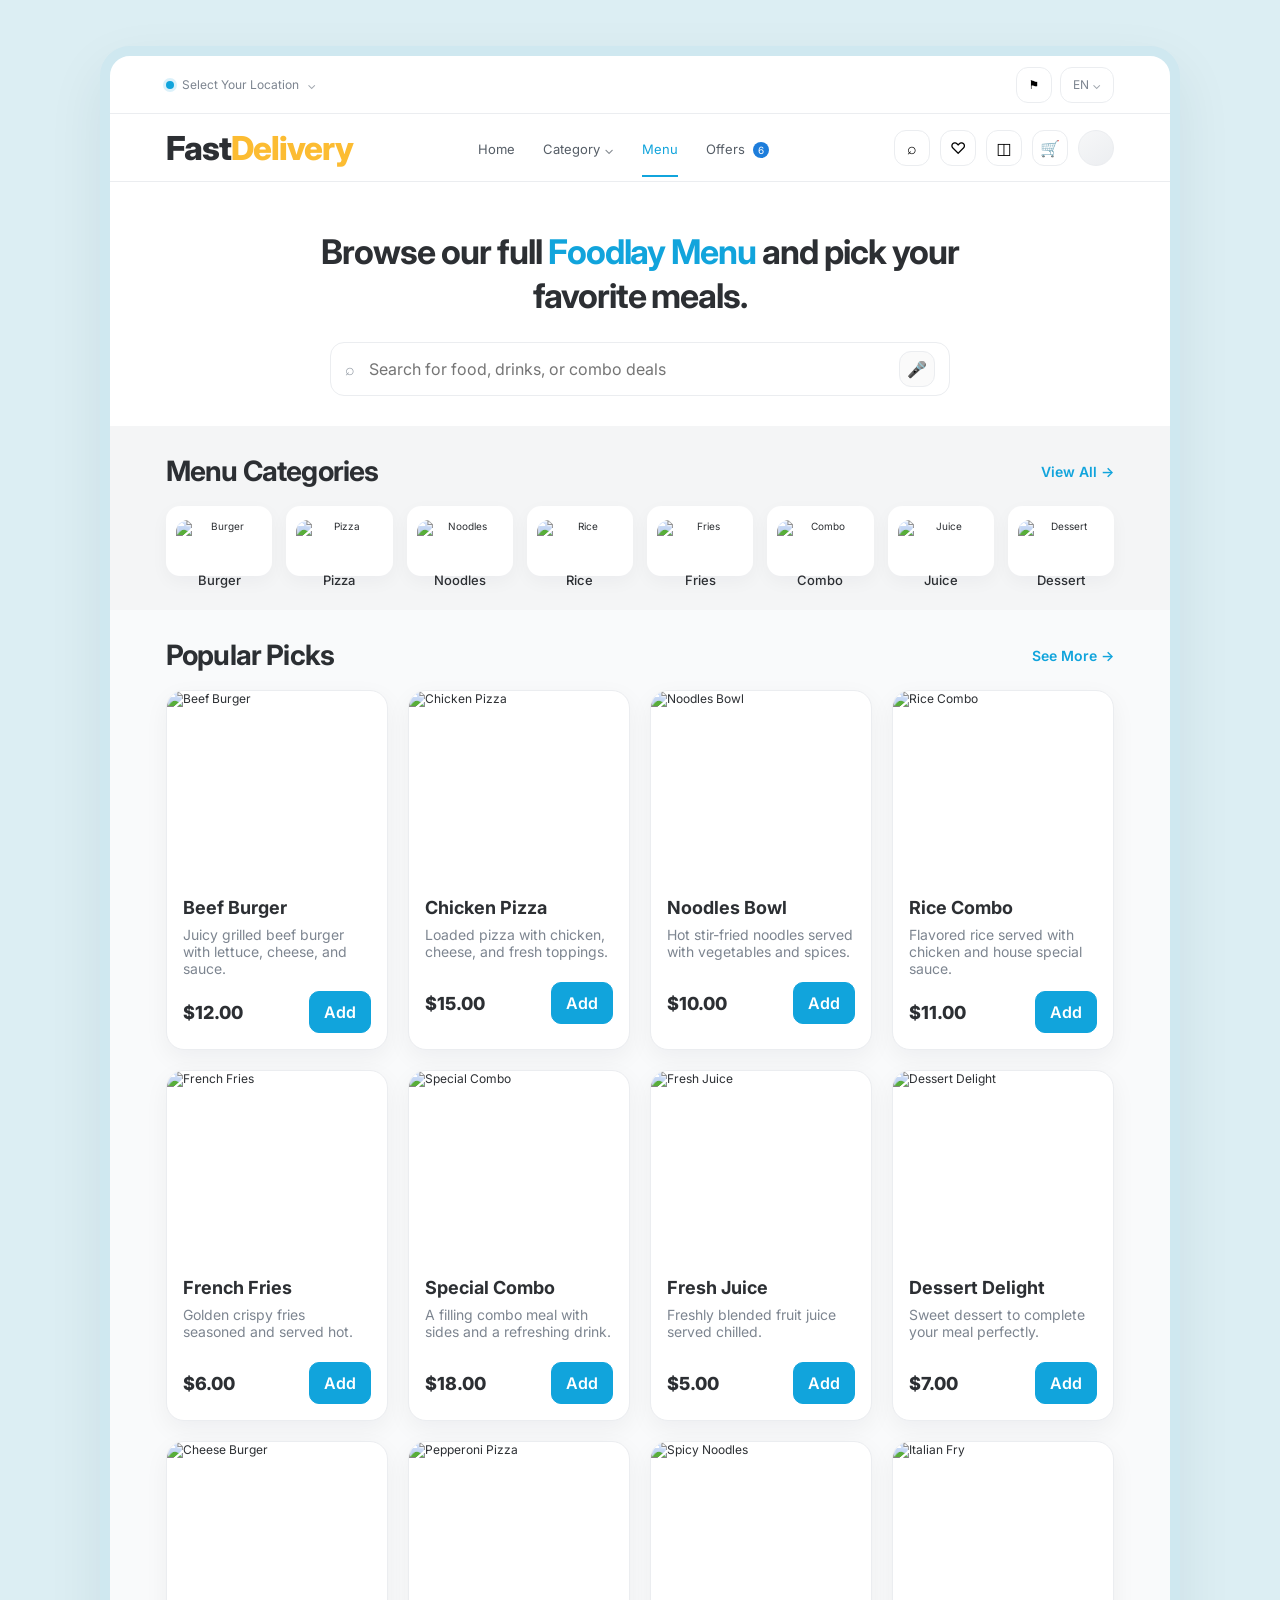
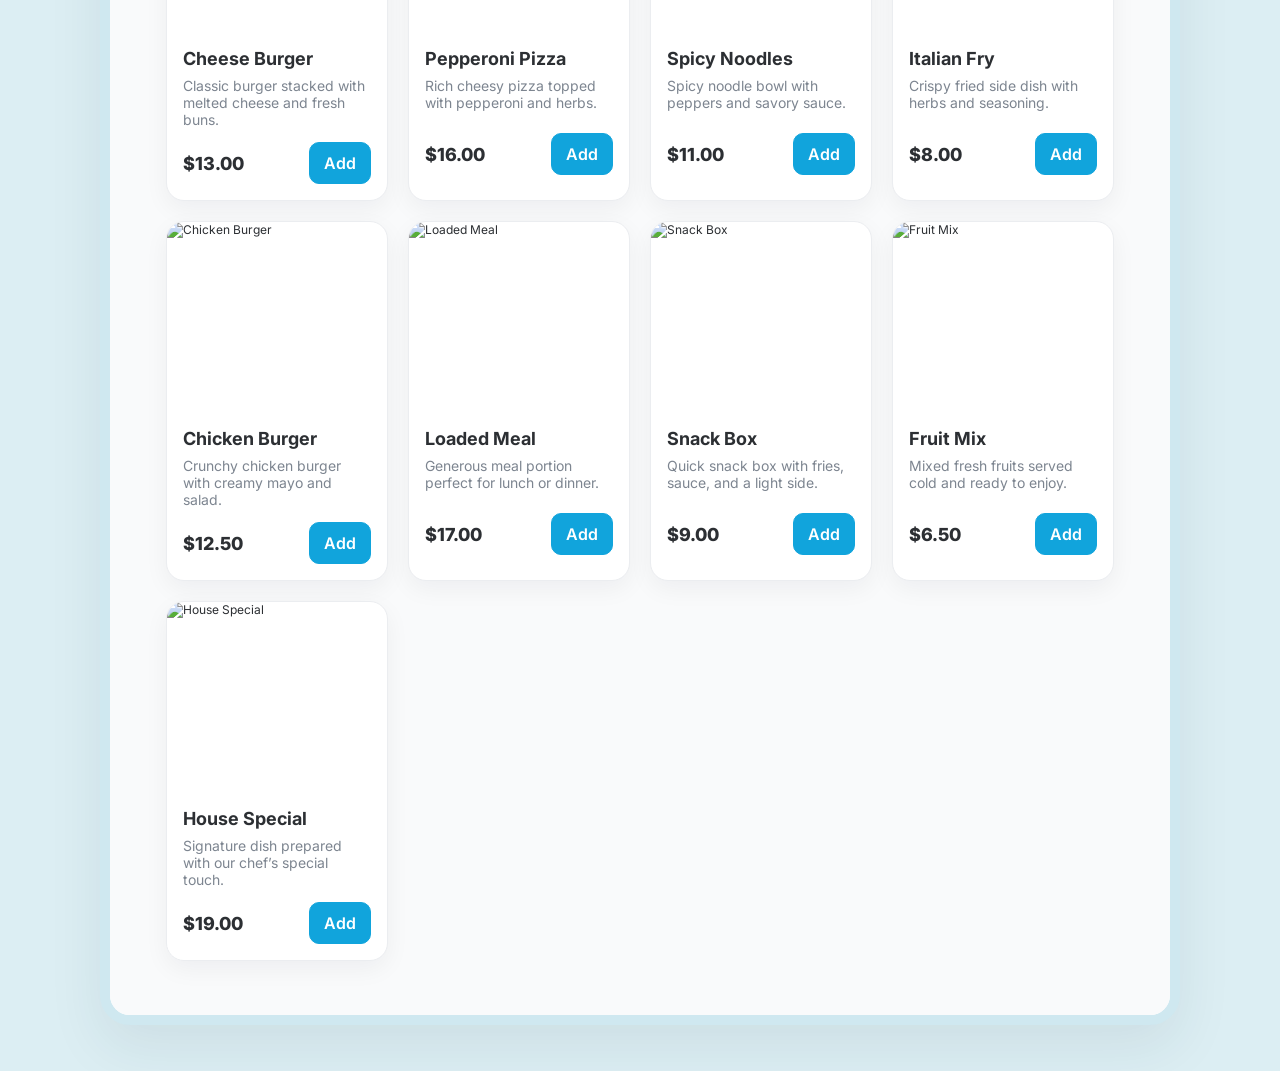
==== menu.html @ 63aedaf2 "minor updates" ====
<!DOCTYPE html>
<html lang="en">
<head>
  <meta charset="UTF-8" />
  <meta name="viewport" content="width=device-width, initial-scale=1.0" />
  <title>Foodlay Menu</title>
  <link rel="preconnect" href="https://fonts.googleapis.com">
  <link rel="preconnect" href="https://fonts.gstatic.com" crossorigin>
  <link href="https://fonts.googleapis.com/css2?family=Inter:wght@400;500;600;700;800&display=swap" rel="stylesheet">
  <link rel="stylesheet" href="styles.css" />
</head>
<body>
  <div class="page-shell">
    <main class="site-window">
      <header class="top-meta">
        <div class="location-select">
          <span class="dot"></span>
          <span>Select Your Location</span>
          <span class="caret">⌄</span>
        </div>
        <div class="top-actions">
          <button class="icon-btn flag-btn" aria-label="language">⚑</button>
          <button class="lang-btn">EN <span class="caret">⌄</span></button>
        </div>
      </header>

      <nav class="navbar">
        <div class="logo">Fast<span>Delivery</span></div>

        <ul class="nav-links">
          <li><a href="index.html">Home</a></li>
          <li class="nav-item-dropdown">
            <a href="#menu-categories">Category <span class="caret">⌄</span></a>
            <div class="dropdown-menu">
              <a href="#burgers">Burger</a>
              <a href="#pizza">Pizza</a>
              <a href="#noodles">Noodles</a>
              <a href="#rice">Rice</a>
              <a href="#drinks">Drinks</a>
            </div>
          </li>
          <li><a class="active" href="menu.html">Menu</a></li>
          <li><a href="index.html#offers">Offers <span class="badge">6</span></a></li>
        </ul>

        <div class="nav-icons">
          <button class="icon-btn">⌕</button>
          <button class="icon-btn">♡</button>
          <button class="icon-btn">◫</button>
          <button class="icon-btn">🛒</button>
          <button class="avatar-btn"></button>
        </div>

        <button class="mobile-menu-btn" id="mobileMenuBtn">☰</button>
      </nav>

      <div class="mobile-drawer" id="mobileDrawer">
        <a href="index.html">Home</a>
        <a href="#menu-categories">Category</a>
        <a href="menu.html">Menu</a>
        <a href="index.html#offers">Offers</a>
      </div>

      <section class="hero">
        <h1>Browse our full <span>Foodlay Menu</span> and pick your favorite meals.</h1>
        <div class="search-bar">
          <span class="search-icon">⌕</span>
          <input type="text" placeholder="Search for food, drinks, or combo deals" />
          <button class="mic-btn">🎤</button>
        </div>
      </section>

      <section class="catalog-section" id="menu-categories">
        <div class="section-head">
          <h2>Menu Categories</h2>
          <a href="#all-menu">View All <span>→</span></a>
        </div>

        <div class="category-grid">
          <article class="category-card">
            <img src="assets/20.png" alt="Burger" class="category-image real-image">
            <h3>Burger</h3>
          </article>
          <article class="category-card">
            <img src="assets/21.png" alt="Pizza" class="category-image real-image">
            <h3>Pizza</h3>
          </article>
          <article class="category-card">
            <img src="assets/22.png" alt="Noodles" class="category-image real-image">
            <h3>Noodles</h3>
          </article>
          <article class="category-card">
            <img src="assets/23.png" alt="Rice" class="category-image real-image">
            <h3>Rice</h3>
          </article>
          <article class="category-card">
            <img src="assets/24.png" alt="Fries" class="category-image real-image">
            <h3>Fries</h3>
          </article>
          <article class="category-card">
            <img src="assets/25.png" alt="Combo" class="category-image real-image">
            <h3>Combo</h3>
          </article>
          <article class="category-card">
            <img src="assets/26.png" alt="Juice" class="category-image real-image">
            <h3>Juice</h3>
          </article>
          <article class="category-card">
            <img src="assets/27.png" alt="Dessert" class="category-image real-image">
            <h3>Dessert</h3>
          </article>
        </div>
      </section>

      <section class="menu-section" id="all-menu">
        <div class="section-head">
          <h2>Popular Picks</h2>
          <a href="#">See More <span>→</span></a>
        </div>

        <div class="menu-grid">
          <article class="menu-card" id="burgers">
            <img src="assets/20.png" alt="Beef Burger" class="menu-image real-image">
            <div class="menu-info">
              <h3>Beef Burger</h3>
              <p>Juicy grilled beef burger with lettuce, cheese, and sauce.</p>
              <div class="price-row"><span>$12.00</span><button>Add</button></div>
            </div>
          </article>

          <article class="menu-card" id="pizza">
            <img src="assets/21.png" alt="Chicken Pizza" class="menu-image real-image">
            <div class="menu-info">
              <h3>Chicken Pizza</h3>
              <p>Loaded pizza with chicken, cheese, and fresh toppings.</p>
              <div class="price-row"><span>$15.00</span><button>Add</button></div>
            </div>
          </article>

          <article class="menu-card" id="noodles">
            <img src="assets/22.png" alt="Noodles Bowl" class="menu-image real-image">
            <div class="menu-info">
              <h3>Noodles Bowl</h3>
              <p>Hot stir-fried noodles served with vegetables and spices.</p>
              <div class="price-row"><span>$10.00</span><button>Add</button></div>
            </div>
          </article>

          <article class="menu-card" id="rice">
            <img src="assets/23.png" alt="Rice Combo" class="menu-image real-image">
            <div class="menu-info">
              <h3>Rice Combo</h3>
              <p>Flavored rice served with chicken and house special sauce.</p>
              <div class="price-row"><span>$11.00</span><button>Add</button></div>
            </div>
          </article>

          <article class="menu-card">
            <img src="assets/24.png" alt="French Fries" class="menu-image real-image">
            <div class="menu-info">
              <h3>French Fries</h3>
              <p>Golden crispy fries seasoned and served hot.</p>
              <div class="price-row"><span>$6.00</span><button>Add</button></div>
            </div>
          </article>

          <article class="menu-card">
            <img src="assets/25.png" alt="Special Combo" class="menu-image real-image">
            <div class="menu-info">
              <h3>Special Combo</h3>
              <p>A filling combo meal with sides and a refreshing drink.</p>
              <div class="price-row"><span>$18.00</span><button>Add</button></div>
            </div>
          </article>

          <article class="menu-card" id="drinks">
            <img src="assets/26.png" alt="Fresh Juice" class="menu-image real-image">
            <div class="menu-info">
              <h3>Fresh Juice</h3>
              <p>Freshly blended fruit juice served chilled.</p>
              <div class="price-row"><span>$5.00</span><button>Add</button></div>
            </div>
          </article>

          <article class="menu-card">
            <img src="assets/27.png" alt="Dessert Delight" class="menu-image real-image">
            <div class="menu-info">
              <h3>Dessert Delight</h3>
              <p>Sweet dessert to complete your meal perfectly.</p>
              <div class="price-row"><span>$7.00</span><button>Add</button></div>
            </div>
          </article>

          <article class="menu-card">
            <img src="assets/28.png" alt="Cheese Burger" class="menu-image real-image">
            <div class="menu-info">
              <h3>Cheese Burger</h3>
              <p>Classic burger stacked with melted cheese and fresh buns.</p>
              <div class="price-row"><span>$13.00</span><button>Add</button></div>
            </div>
          </article>

          <article class="menu-card">
            <img src="assets/29.png" alt="Pepperoni Pizza" class="menu-image real-image">
            <div class="menu-info">
              <h3>Pepperoni Pizza</h3>
              <p>Rich cheesy pizza topped with pepperoni and herbs.</p>
              <div class="price-row"><span>$16.00</span><button>Add</button></div>
            </div>
          </article>

          <article class="menu-card">
            <img src="assets/30.png" alt="Spicy Noodles" class="menu-image real-image">
            <div class="menu-info">
              <h3>Spicy Noodles</h3>
              <p>Spicy noodle bowl with peppers and savory sauce.</p>
              <div class="price-row"><span>$11.00</span><button>Add</button></div>
            </div>
          </article>

          <article class="menu-card">
            <img src="assets/31.png" alt="Italian Fry" class="menu-image real-image">
            <div class="menu-info">
              <h3>Italian Fry</h3>
              <p>Crispy fried side dish with herbs and seasoning.</p>
              <div class="price-row"><span>$8.00</span><button>Add</button></div>
            </div>
          </article>

          <article class="menu-card">
            <img src="assets/32.png" alt="Chicken Burger" class="menu-image real-image">
            <div class="menu-info">
              <h3>Chicken Burger</h3>
              <p>Crunchy chicken burger with creamy mayo and salad.</p>
              <div class="price-row"><span>$12.50</span><button>Add</button></div>
            </div>
          </article>

          <article class="menu-card">
            <img src="assets/33.png" alt="Loaded Meal" class="menu-image real-image">
            <div class="menu-info">
              <h3>Loaded Meal</h3>
              <p>Generous meal portion perfect for lunch or dinner.</p>
              <div class="price-row"><span>$17.00</span><button>Add</button></div>
            </div>
          </article>

          <article class="menu-card">
            <img src="assets/34.png" alt="Snack Box" class="menu-image real-image">
            <div class="menu-info">
              <h3>Snack Box</h3>
              <p>Quick snack box with fries, sauce, and a light side.</p>
              <div class="price-row"><span>$9.00</span><button>Add</button></div>
            </div>
          </article>

          <article class="menu-card">
            <img src="assets/35.png" alt="Fruit Mix" class="menu-image real-image">
            <div class="menu-info">
              <h3>Fruit Mix</h3>
              <p>Mixed fresh fruits served cold and ready to enjoy.</p>
              <div class="price-row"><span>$6.50</span><button>Add</button></div>
            </div>
          </article>

          <article class="menu-card">
            <img src="assets/36.png" alt="House Special" class="menu-image real-image">
            <div class="menu-info">
              <h3>House Special</h3>
              <p>Signature dish prepared with our chef’s special touch.</p>
              <div class="price-row"><span>$19.00</span><button>Add</button></div>
            </div>
          </article>
        </div>
      </section>
    </main>
  </div>

  <script src="script.js"></script>
</body>
</html>
---- styles.css ----
:root {
  --bg: #dceef3;
  --panel: #ffffff;
  --panel-soft: #f4f5f6;
  --text: #2c2f33;
  --muted: #7d8590;
  --line: #ebedf0;
  --brand: #11a4dc;
  --brand-soft: #dff4fb;
  --shadow: 0 22px 55px rgba(28, 45, 58, 0.08);
  --radius-xl: 28px;
  --radius-lg: 18px;
  --radius-md: 14px;
}

* { box-sizing: border-box; }
html, body { margin: 0; padding: 0; }
body {
  font-family: 'Inter', system-ui, -apple-system, BlinkMacSystemFont, 'Segoe UI', sans-serif;
  background: var(--bg);
  color: var(--text);
}

a { color: inherit; text-decoration: none; }
button, input { font: inherit; }
button { cursor: pointer; }

.page-shell {
  min-height: 100vh;
  padding: 46px 20px;
}

.site-window {
  max-width: 1080px;
  margin: 0 auto;
  background: var(--panel);
  border: 10px solid #cfe8f0;
  border-radius: 30px;
  box-shadow: var(--shadow);
  overflow: hidden;
}

.top-meta,
.navbar,
.hero,
.catalog-section,
.menu-section {
  padding-left: 56px;
  padding-right: 56px;
}

.top-meta {
  height: 58px;
  display: flex;
  align-items: center;
  justify-content: space-between;
  color: var(--muted);
  font-size: 12px;
  border-bottom: 1px solid var(--line);
}

.location-select,
.top-actions,
.nav-icons,
.brand-row,
.price-row,
.section-head {
  display: flex;
  align-items: center;
}

.location-select { gap: 8px; }
.dot {
  width: 8px; height: 8px; border-radius: 50%; background: var(--brand);
  box-shadow: 0 0 0 3px rgba(17, 164, 220, 0.15);
}
.caret { opacity: 0.75; }
.top-actions { gap: 8px; }

.flag-btn, .lang-btn, .icon-btn, .avatar-btn, .mobile-menu-btn, .mic-btn, .slider-arrow, .price-row button {
  border: 1px solid var(--line);
  background: #fff;
  transition: .2s ease;
}
.flag-btn, .lang-btn, .icon-btn, .avatar-btn, .mobile-menu-btn, .mic-btn {
  height: 36px;
  border-radius: 12px;
}
.flag-btn, .icon-btn, .avatar-btn, .mobile-menu-btn, .mic-btn {
  width: 36px;
}
.lang-btn {
  padding: 0 12px;
  color: var(--muted);
}
.flag-btn:hover, .lang-btn:hover, .icon-btn:hover, .avatar-btn:hover, .mobile-menu-btn:hover, .mic-btn:hover, .slider-arrow:hover, .price-row button:hover {
  border-color: #d7dce1;
  transform: translateY(-1px);
}
.avatar-btn {
  border-radius: 50%;
  background: linear-gradient(145deg, #f6f7f8, #eceef1);
}

.navbar {
  min-height: 68px;
  display: flex;
  align-items: center;
  justify-content: space-between;
  border-bottom: 1px solid var(--line);
  gap: 20px;
}

.logo {
  font-size: 33px;
  font-weight: 800;
  letter-spacing: -0.03em;
}
.logo span { color: rgb(252, 188, 50) }

.nav-links {
  list-style: none;
  display: flex;
  align-items: center;
  gap: 28px;
  padding: 0;
  margin: 0;
}
.nav-links a {
  font-size: 13px;
  color: #555d66;
  position: relative;
}
.nav-links a.active {
  color: var(--brand);
}
.nav-links a.active::after {
  content: '';
  position: absolute;
  left: 0;
  right: 0;
  bottom: -20px;
  height: 2px;
  background: var(--brand);
}
.badge {
  display: inline-flex;
  align-items: center;
  justify-content: center;
  width: 16px;
  height: 16px;
  margin-left: 4px;
  border-radius: 999px;
  background: #1d7ddb;
  color: #fff;
  font-size: 10px;
}
.nav-icons { gap: 10px; }
.mobile-menu-btn { display: none; }
.mobile-drawer {
  display: none;
  padding: 0 24px 20px;
  border-bottom: 1px solid var(--line);
}
.mobile-drawer a {
  display: block;
  padding: 10px 0;
  color: #555d66;
}
.mobile-drawer.open { display: block; }

.hero {
  padding-top: 48px;
  padding-bottom: 30px;
  text-align: center;
}
.hero h1 {
  margin: 0 auto 24px;
  max-width: 660px;
  font-size: clamp(24px, 3vw, 34px);
  line-height: 1.3;
  letter-spacing: -0.03em;
}
.hero h1 span { color: var(--brand); }
.search-bar {
  max-width: 620px;
  margin: 0 auto;
  height: 54px;
  display: flex;
  align-items: center;
  gap: 12px;
  padding: 0 14px;
  border: 1px solid var(--line);
  border-radius: 14px;
  background: #fff;
}
.search-bar input {
  flex: 1;
  min-width: 0;
  border: 0;
  outline: 0;
  color: #3d4450;
}
.search-icon { color: #949ca5; }
.mic-btn { color: #868e97; background: #fafafa; }

.offers-section {
  position: relative;
  padding: 4px 60px 36px;
}
.promo-track {
  display: grid;
  grid-template-columns: repeat(4, minmax(0, 1fr));
  gap: 20px;
}
.promo-card {
  max-height: 280px;
  border-radius: 16px;
  overflow: hidden;
  position: relative;
  display:flex;
  flex-direction:column;
  box-shadow: 0 10px 30px rgba(0,0,0,.08);
}
.card-dark { background: linear-gradient(180deg, #2d2d2f, #121214); color: #fff; }
.card-light { background: linear-gradient(180deg, #2b2d32, #000); color: #fff; }
.brand-row {
  padding: 12px 14px 0;
  font-size: 11px;
  font-weight: 700;
  letter-spacing: .04em;
  opacity: .92;
}
.promo-media {
  flex: 1;
  display: flex;
  width: auto;
  height: 140px;
  align-items: center;
  justify-content: center;
  margin: 12px 12px 10px;
  border-radius: 12px;
  overflow: hidden;
}
.placeholder-banner {
  border: 2px dashed rgba(255,255,255,0.35);
  background: linear-gradient(135deg, rgba(255,255,255,0.08), rgba(255,255,255,0.16));
  color: rgba(255,255,255,0.9);
  font-weight: 700;
  text-transform: uppercase;
  letter-spacing: .06em;
}
.promo-copy {
  padding: 0 14px 16px;
}
.promo-copy small {
  display: block;
  margin-bottom: 4px;
  opacity: .85;
}
.promo-copy h3 {
  margin: 0 0 6px;
  font-size: px;
  line-height: 1.05;
}
.promo-copy p {
  margin: 0;
  font-size: 12px;
  opacity: .85;
}
.slider-arrow {
  position: absolute;
  top: 50%;
  transform: translateY(-50%);
  width: 38px;
  height: 56px;
  border-radius: 12px;
  color: #828a93;
  font-size: 34px;
  box-shadow: 0 10px 25px rgba(0,0,0,.05);
}
.slider-arrow.left { left: 28px; }
.slider-arrow.right { right: 28px; }

.catalog-section {
  padding-top: 28px;
  padding-bottom: 34px;
  background: #f4f5f6;
}
.menu-section {
  padding-top: 28px;
  padding-bottom: 54px;
  background: #f9fafb;
}
.section-head {
  justify-content: space-between;
  gap: 20px;
  margin-bottom: 18px;
}
.section-head h2 {
  margin: 0;
  font-size: 28px;
  letter-spacing: -0.03em;
}
.section-head a {
  color: var(--brand);
  font-weight: 600;
  font-size: 14px;
}

.category-grid {
  display: grid;
  grid-template-columns: repeat(8, minmax(0, 1fr));
  gap: 14px;
}
.category-card {
  background: #fff;
  border-radius: 14px;
  padding: 14px 10px;
  text-align: center;
  box-shadow: 0 6px 18px rgba(16, 24, 40, .04);
}
.category-card h3 {
  margin: 10px 0 0;
  font-size: 13px;
  font-weight: 500;
}
.placeholder-square, .placeholder-rect {
  border: 2px dashed #d7dde3;
  background: linear-gradient(180deg, #f5f7fa, #eef2f5);
  color: #95a0ab;
  display: flex;
  align-items: center;
  justify-content: center;
  text-align: center;
  font-weight: 700;
  letter-spacing: .05em;
}
.category-image {
  object-fit: cover;
  border-radius: 12px;
  font-size: 10px;
}

.menu-grid {
  display: grid;
  grid-template-columns: repeat(4, minmax(0, 1fr));
  gap: 20px;
}
.menu-card {
  background: #fff;
  border: 1px solid var(--line);
  border-radius: 18px;
  overflow: hidden;
  box-shadow: 0 8px 24px rgba(16,24,40,.05);
}
.menu-image {
  height: 180px;
  border-radius: 0;
  font-size: 12px;
}
.menu-info {
  padding: 16px;
}
.menu-info h3 {
  margin: 0 0 8px;
  font-size: 18px;
}
.menu-info p {
  margin: 0 0 14px;
  color: var(--muted);
  font-size: 14px;
}
.price-row {
  justify-content: space-between;
}
.price-row span {
  font-size: 18px;
  font-weight: 800;
}
.price-row button {
  border-radius: 10px;
  background: var(--brand);
  color: #fff;
  border-color: var(--brand);
  padding: 10px 14px;
  font-weight: 600;
}

@media (max-width: 1150px) {
  .promo-track { grid-template-columns: repeat(2, minmax(0, 1fr)); }
  .category-grid { grid-template-columns: repeat(4, minmax(0, 1fr)); }
  .menu-grid { grid-template-columns: repeat(2, minmax(0, 1fr)); }
}

@media (max-width: 860px) {
  .top-meta,
  .navbar,
  .hero,
  .catalog-section,
  .menu-section { padding-left: 22px; padding-right: 22px; }
  .nav-links, .nav-icons { display: none; }
  .mobile-menu-btn { display: inline-flex; align-items: center; justify-content: center; }
  .offers-section { padding-left: 22px; padding-right: 22px; }
  .slider-arrow { display: none; }
}

@media (max-width: 640px) {
  .page-shell { padding: 18px 10px; }
  .site-window { border-width: 5px; border-radius: 22px; }
  .promo-track,
  .menu-grid,
  .category-grid { grid-template-columns: 1fr; }
  .hero { padding-top: 32px; }
  .hero h1 { font-size: 22px; }
  .search-bar { height: 48px; }
  .section-head h2 { font-size: 22px; }
  .top-meta { flex-wrap: wrap; height: auto; gap: 8px; padding-top: 14px; padding-bottom: 14px; }
}

.real-image {
  width: 100%;
  height: 100%;
  display: block;
  object-fit:contain;
  border-radius: 12px;
}
.nav-item-dropdown {
  position: relative;
}

.dropdown-menu {
  position: absolute;
  top: calc(100% + 18px);
  left: 0;
  min-width: 180px;
  background: #fff;
  border: 1px solid var(--line);
  border-radius: 14px;
  box-shadow: 0 12px 30px rgba(16, 24, 40, 0.08);
  padding: 10px 0;
  display: none;
  z-index: 100;
}

.dropdown-menu a {
  display: block;
  padding: 10px 14px;
  font-size: 13px;
  color: #555d66;
  white-space: nowrap;
}

.dropdown-menu a:hover {
  background: #f4f7fa;
  color: var(--brand);
}

.nav-item-dropdown:hover .dropdown-menu {
  display: block;
}

.menu-card {
  display: flex;
  flex-direction: column;
}

.menu-image {
  height: 190px;
  width: 100%;
  object-fit: cover;
}

.menu-info p {
  min-height: 42px;
}

.nav-item-dropdown {
  position: relative;
}

.nav-item-dropdown:hover .dropdown-menu,
.nav-item-dropdown:focus-within .dropdown-menu {
  display: block;
}
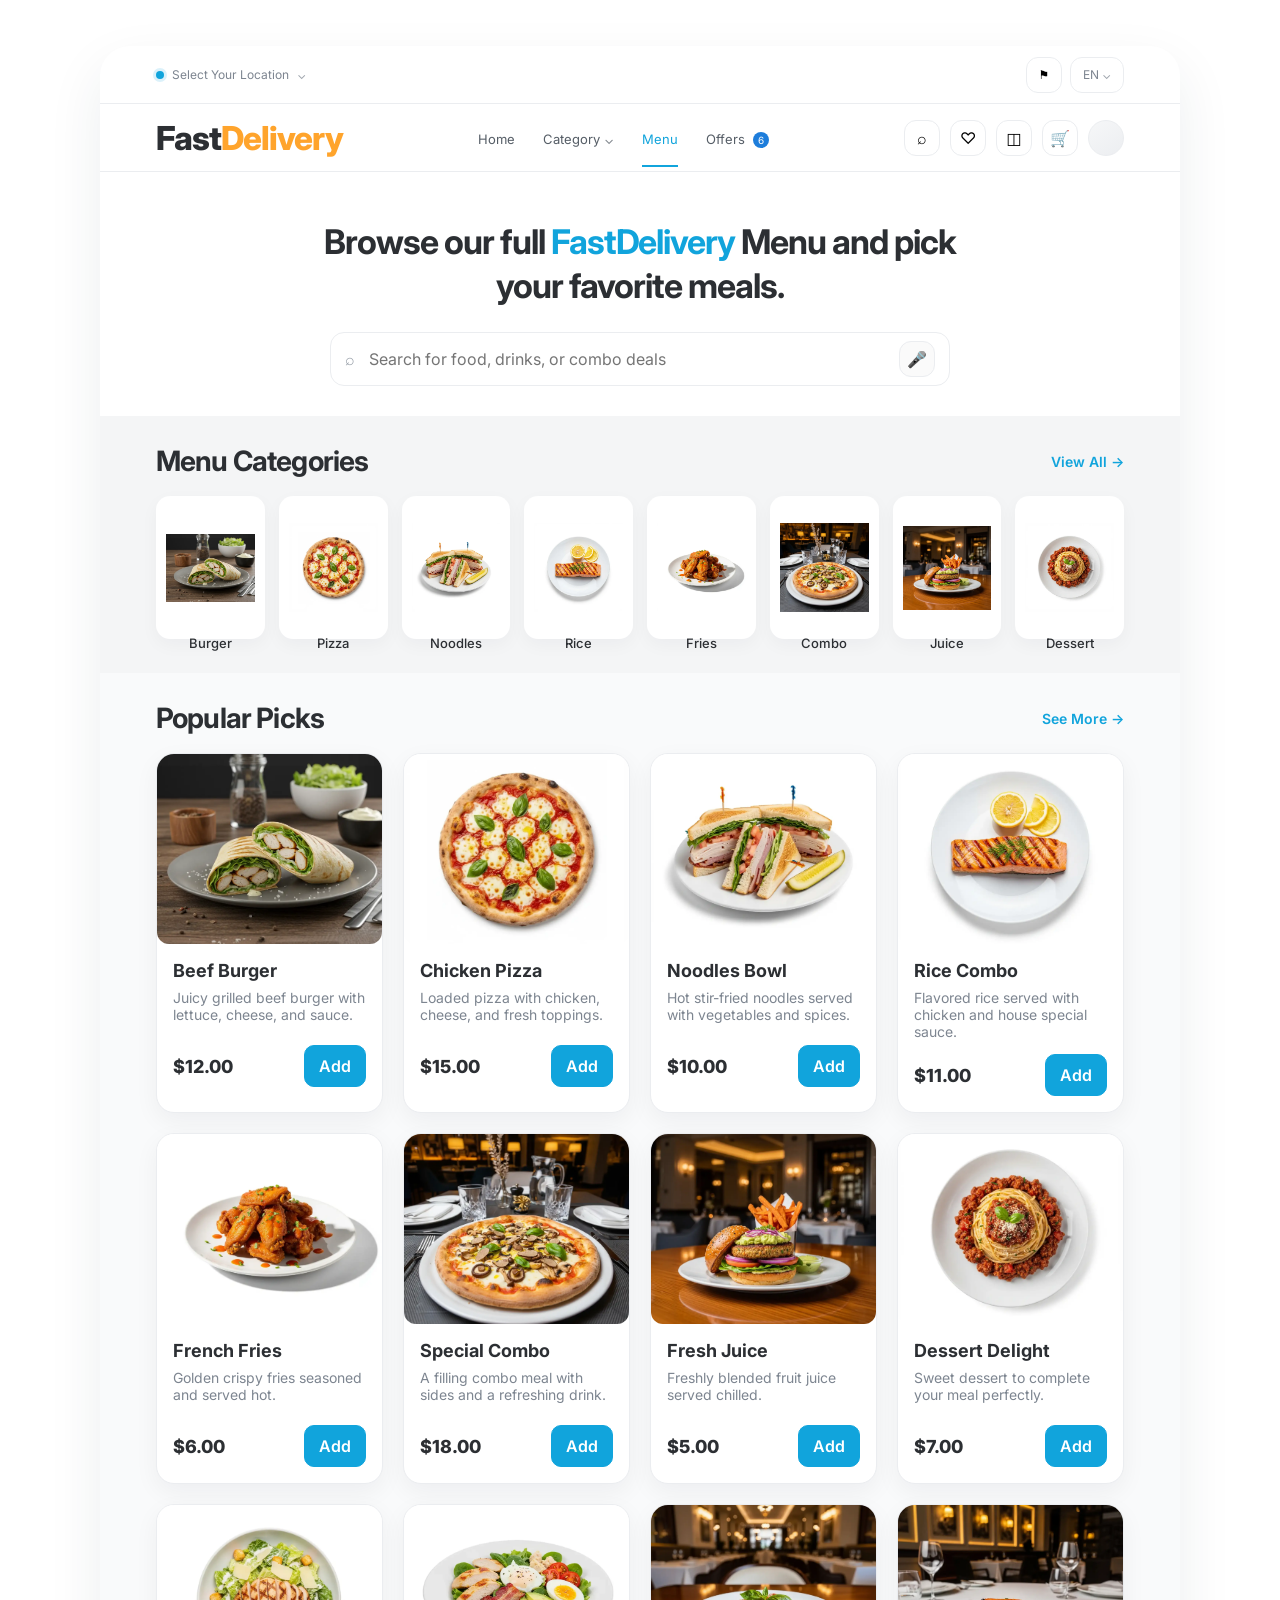
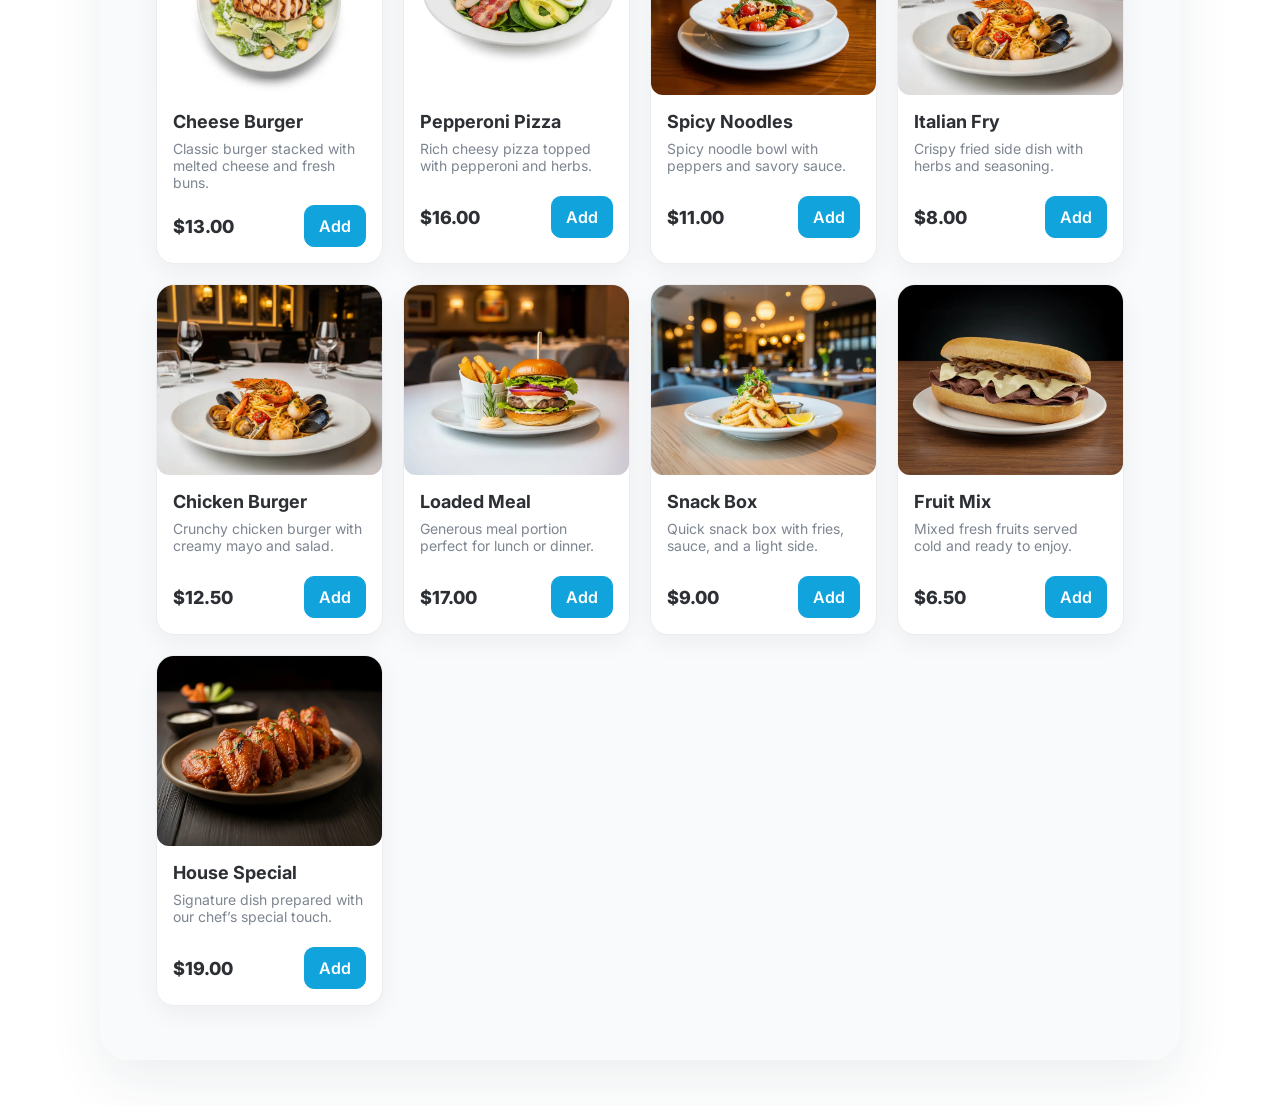
==== commit 7f8ced94: "minor updates" ====
--- a/menu.html
+++ b/menu.html
@@ -62,7 +62,7 @@
       </div>
 
       <section class="hero">
-        <h1>Browse our full <span>Foodlay Menu</span> and pick your favorite meals.</h1>
+        <h1>Browse our full <span>FastDelivery</span>  Menu and pick your favorite meals.</h1>
         <div class="search-bar">
           <span class="search-icon">⌕</span>
           <input type="text" placeholder="Search for food, drinks, or combo deals" />
@@ -78,35 +78,35 @@
 
         <div class="category-grid">
           <article class="category-card">
-            <img src="assets/20.png" alt="Burger" class="category-image real-image">
+            <img src="assets/20.webp" alt="Burger" class="category-image real-image">
             <h3>Burger</h3>
           </article>
           <article class="category-card">
-            <img src="assets/21.png" alt="Pizza" class="category-image real-image">
+            <img src="assets/21.webp" alt="Pizza" class="category-image real-image">
             <h3>Pizza</h3>
           </article>
           <article class="category-card">
-            <img src="assets/22.png" alt="Noodles" class="category-image real-image">
+            <img src="assets/22.webp" alt="Noodles" class="category-image real-image">
             <h3>Noodles</h3>
           </article>
           <article class="category-card">
-            <img src="assets/23.png" alt="Rice" class="category-image real-image">
+            <img src="assets/23.webp" alt="Rice" class="category-image real-image">
             <h3>Rice</h3>
           </article>
           <article class="category-card">
-            <img src="assets/24.png" alt="Fries" class="category-image real-image">
+            <img src="assets/24.webp" alt="Fries" class="category-image real-image">
             <h3>Fries</h3>
           </article>
           <article class="category-card">
-            <img src="assets/25.png" alt="Combo" class="category-image real-image">
+            <img src="assets/25.webp" alt="Combo" class="category-image real-image">
             <h3>Combo</h3>
           </article>
           <article class="category-card">
-            <img src="assets/26.png" alt="Juice" class="category-image real-image">
+            <img src="assets/26.webp" alt="Juice" class="category-image real-image">
             <h3>Juice</h3>
           </article>
           <article class="category-card">
-            <img src="assets/27.png" alt="Dessert" class="category-image real-image">
+            <img src="assets/27.webp" alt="Dessert" class="category-image real-image">
             <h3>Dessert</h3>
           </article>
         </div>
@@ -120,7 +120,7 @@
 
         <div class="menu-grid">
           <article class="menu-card" id="burgers">
-            <img src="assets/20.png" alt="Beef Burger" class="menu-image real-image">
+            <img src="assets/20.webp" alt="Beef Burger" class="menu-image real-image">
             <div class="menu-info">
               <h3>Beef Burger</h3>
               <p>Juicy grilled beef burger with lettuce, cheese, and sauce.</p>
@@ -129,7 +129,7 @@
           </article>
 
           <article class="menu-card" id="pizza">
-            <img src="assets/21.png" alt="Chicken Pizza" class="menu-image real-image">
+            <img src="assets/21.webp" alt="Chicken Pizza" class="menu-image real-image">
             <div class="menu-info">
               <h3>Chicken Pizza</h3>
               <p>Loaded pizza with chicken, cheese, and fresh toppings.</p>
@@ -138,7 +138,7 @@
           </article>
 
           <article class="menu-card" id="noodles">
-            <img src="assets/22.png" alt="Noodles Bowl" class="menu-image real-image">
+            <img src="assets/22.webp" alt="Noodles Bowl" class="menu-image real-image">
             <div class="menu-info">
               <h3>Noodles Bowl</h3>
               <p>Hot stir-fried noodles served with vegetables and spices.</p>
@@ -147,7 +147,7 @@
           </article>
 
           <article class="menu-card" id="rice">
-            <img src="assets/23.png" alt="Rice Combo" class="menu-image real-image">
+            <img src="assets/23.webp" alt="Rice Combo" class="menu-image real-image">
             <div class="menu-info">
               <h3>Rice Combo</h3>
               <p>Flavored rice served with chicken and house special sauce.</p>
@@ -156,7 +156,7 @@
           </article>
 
           <article class="menu-card">
-            <img src="assets/24.png" alt="French Fries" class="menu-image real-image">
+            <img src="assets/24.webp" alt="French Fries" class="menu-image real-image">
             <div class="menu-info">
               <h3>French Fries</h3>
               <p>Golden crispy fries seasoned and served hot.</p>
@@ -165,7 +165,7 @@
           </article>
 
           <article class="menu-card">
-            <img src="assets/25.png" alt="Special Combo" class="menu-image real-image">
+            <img src="assets/25.webp" alt="Special Combo" class="menu-image real-image">
             <div class="menu-info">
               <h3>Special Combo</h3>
               <p>A filling combo meal with sides and a refreshing drink.</p>
@@ -174,7 +174,7 @@
           </article>
 
           <article class="menu-card" id="drinks">
-            <img src="assets/26.png" alt="Fresh Juice" class="menu-image real-image">
+            <img src="assets/26.webp" alt="Fresh Juice" class="menu-image real-image">
             <div class="menu-info">
               <h3>Fresh Juice</h3>
               <p>Freshly blended fruit juice served chilled.</p>
@@ -183,7 +183,7 @@
           </article>
 
           <article class="menu-card">
-            <img src="assets/27.png" alt="Dessert Delight" class="menu-image real-image">
+            <img src="assets/27.webp" alt="Dessert Delight" class="menu-image real-image">
             <div class="menu-info">
               <h3>Dessert Delight</h3>
               <p>Sweet dessert to complete your meal perfectly.</p>
@@ -192,7 +192,7 @@
           </article>
 
           <article class="menu-card">
-            <img src="assets/28.png" alt="Cheese Burger" class="menu-image real-image">
+            <img src="assets/28.webp" alt="Cheese Burger" class="menu-image real-image">
             <div class="menu-info">
               <h3>Cheese Burger</h3>
               <p>Classic burger stacked with melted cheese and fresh buns.</p>
@@ -201,7 +201,7 @@
           </article>
 
           <article class="menu-card">
-            <img src="assets/29.png" alt="Pepperoni Pizza" class="menu-image real-image">
+            <img src="assets/29.webp" alt="Pepperoni Pizza" class="menu-image real-image">
             <div class="menu-info">
               <h3>Pepperoni Pizza</h3>
               <p>Rich cheesy pizza topped with pepperoni and herbs.</p>
@@ -210,7 +210,7 @@
           </article>
 
           <article class="menu-card">
-            <img src="assets/30.png" alt="Spicy Noodles" class="menu-image real-image">
+            <img src="assets/30.webp" alt="Spicy Noodles" class="menu-image real-image">
             <div class="menu-info">
               <h3>Spicy Noodles</h3>
               <p>Spicy noodle bowl with peppers and savory sauce.</p>
@@ -219,7 +219,7 @@
           </article>
 
           <article class="menu-card">
-            <img src="assets/31.png" alt="Italian Fry" class="menu-image real-image">
+            <img src="assets/31.webp" alt="Italian Fry" class="menu-image real-image">
             <div class="menu-info">
               <h3>Italian Fry</h3>
               <p>Crispy fried side dish with herbs and seasoning.</p>
@@ -228,7 +228,7 @@
           </article>
 
           <article class="menu-card">
-            <img src="assets/32.png" alt="Chicken Burger" class="menu-image real-image">
+            <img src="assets/32.webp" alt="Chicken Burger" class="menu-image real-image">
             <div class="menu-info">
               <h3>Chicken Burger</h3>
               <p>Crunchy chicken burger with creamy mayo and salad.</p>
@@ -237,7 +237,7 @@
           </article>
 
           <article class="menu-card">
-            <img src="assets/33.png" alt="Loaded Meal" class="menu-image real-image">
+            <img src="assets/33.webp" alt="Loaded Meal" class="menu-image real-image">
             <div class="menu-info">
               <h3>Loaded Meal</h3>
               <p>Generous meal portion perfect for lunch or dinner.</p>
@@ -246,7 +246,7 @@
           </article>
 
           <article class="menu-card">
-            <img src="assets/34.png" alt="Snack Box" class="menu-image real-image">
+            <img src="assets/34.webp" alt="Snack Box" class="menu-image real-image">
             <div class="menu-info">
               <h3>Snack Box</h3>
               <p>Quick snack box with fries, sauce, and a light side.</p>
@@ -255,7 +255,7 @@
           </article>
 
           <article class="menu-card">
-            <img src="assets/35.png" alt="Fruit Mix" class="menu-image real-image">
+            <img src="assets/35.webp" alt="Fruit Mix" class="menu-image real-image">
             <div class="menu-info">
               <h3>Fruit Mix</h3>
               <p>Mixed fresh fruits served cold and ready to enjoy.</p>
@@ -264,7 +264,7 @@
           </article>
 
           <article class="menu-card">
-            <img src="assets/36.png" alt="House Special" class="menu-image real-image">
+            <img src="assets/36.webp" alt="House Special" class="menu-image real-image">
             <div class="menu-info">
               <h3>House Special</h3>
               <p>Signature dish prepared with our chef’s special touch.</p>
--- a/styles.css
+++ b/styles.css
@@ -1,5 +1,5 @@
 :root {
-  --bg: #dceef3;
+  --bg: #ffffff;
   --panel: #ffffff;
   --panel-soft: #f4f5f6;
   --text: #2c2f33;
@@ -34,7 +34,7 @@
   max-width: 1080px;
   margin: 0 auto;
   background: var(--panel);
-  border: 10px solid #cfe8f0;
+ 
   border-radius: 30px;
   box-shadow: var(--shadow);
   overflow: hidden;
@@ -116,7 +116,7 @@
   font-weight: 800;
   letter-spacing: -0.03em;
 }
-.logo span { color: rgb(252, 188, 50) }
+.logo span { color: rgb(255, 164, 44) }
 
 .nav-links {
   list-style: none;
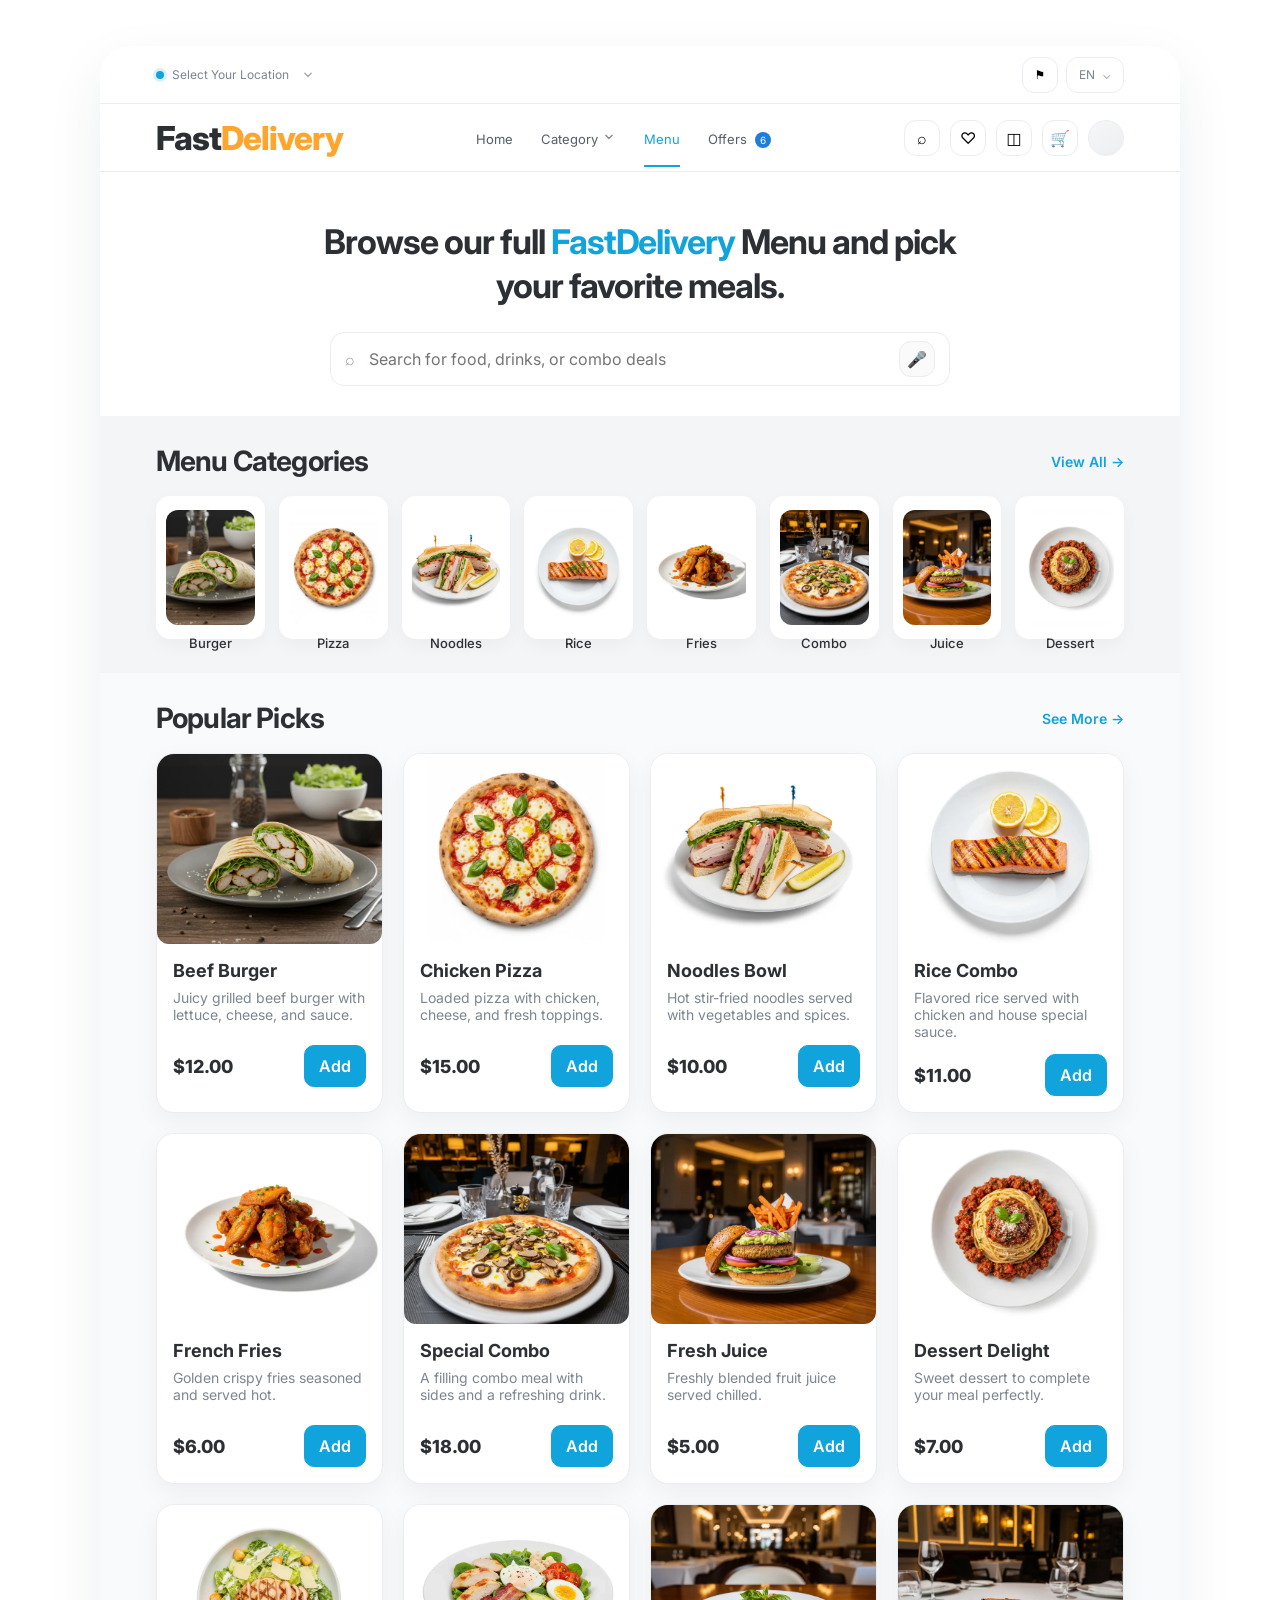
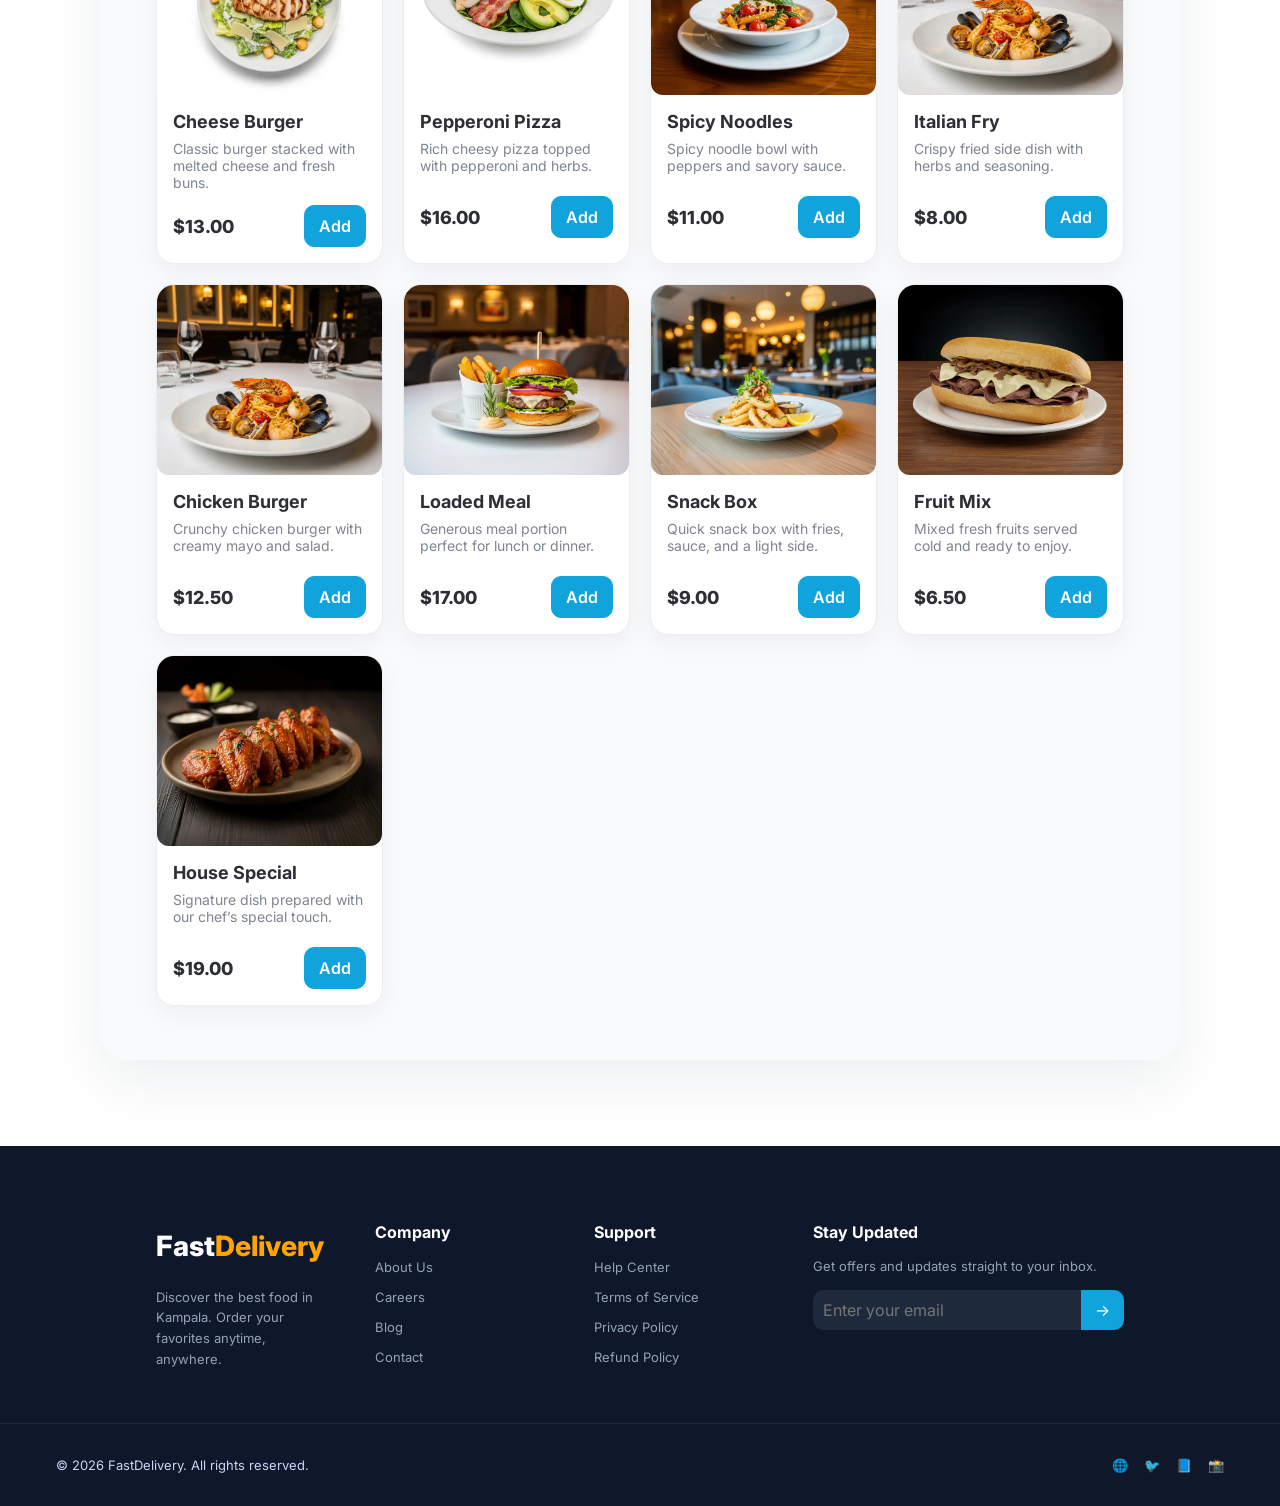
==== commit 4d03b178: "minor updates" ====
--- a/menu.html
+++ b/menu.html
@@ -16,7 +16,11 @@
         <div class="location-select">
           <span class="dot"></span>
           <span>Select Your Location</span>
-          <span class="caret">⌄</span>
+         <span class="caret">
+  <svg width="14" height="14" viewBox="0 0 20 20" fill="currentColor">
+    <path d="M5.5 7.5L10 12l4.5-4.5" stroke="currentColor" stroke-width="2" fill="none" stroke-linecap="round"/>
+  </svg>
+</span>
         </div>
         <div class="top-actions">
           <button class="icon-btn flag-btn" aria-label="language">⚑</button>
@@ -30,7 +34,11 @@
         <ul class="nav-links">
           <li><a href="index.html">Home</a></li>
           <li class="nav-item-dropdown">
-            <a href="#menu-categories">Category <span class="caret">⌄</span></a>
+            <a href="#menu-categories">Category<span class="caret">
+  <svg width="14" height="14" viewBox="0 0 20 20" fill="currentColor">
+    <path d="M5.5 7.5L10 12l4.5-4.5" stroke="currentColor" stroke-width="2" fill="none" stroke-linecap="round"/>
+  </svg>
+</span></a>
             <div class="dropdown-menu">
               <a href="#burgers">Burger</a>
               <a href="#pizza">Pizza</a>
@@ -277,5 +285,61 @@
   </div>
 
   <script src="script.js"></script>
+  <footer class="footer">
+  <div class="footer-container">
+
+    <!-- BRAND -->
+    <div class="footer-col">
+      <h2 class="footer-logo">Fast<span>Delivery</span></h2>
+      <p class="footer-desc">
+        Discover the best food in Kampala. Order your favorites anytime, anywhere.
+      </p>
+    </div>
+
+    <!-- LINKS -->
+    <div class="footer-col">
+      <h3>Company</h3>
+      <ul>
+        <li><a href="#">About Us</a></li>
+        <li><a href="#">Careers</a></li>
+        <li><a href="#">Blog</a></li>
+        <li><a href="#">Contact</a></li>
+      </ul>
+    </div>
+
+    <div class="footer-col">
+      <h3>Support</h3>
+      <ul>
+        <li><a href="#">Help Center</a></li>
+        <li><a href="#">Terms of Service</a></li>
+        <li><a href="#">Privacy Policy</a></li>
+        <li><a href="#">Refund Policy</a></li>
+      </ul>
+    </div>
+
+    <!-- NEWSLETTER -->
+    <div class="footer-col">
+      <h3>Stay Updated</h3>
+      <p class="footer-desc">Get offers and updates straight to your inbox.</p>
+
+      <div class="footer-input">
+        <input type="email" placeholder="Enter your email" />
+        <button>→</button>
+      </div>
+    </div>
+
+  </div>
+
+  <!-- BOTTOM BAR -->
+  <div class="footer-bottom">
+    <p>© 2026 FastDelivery. All rights reserved.</p>
+    <div class="footer-socials">
+      <span>🌐</span>
+      <span>🐦</span>
+      <span>📘</span>
+      <span>📸</span>
+    </div>
+  </div>
+</footer>
 </body>
 </html>
--- a/styles.css
+++ b/styles.css
@@ -422,7 +422,7 @@
   width: 100%;
   height: 100%;
   display: block;
-  object-fit:contain;
+  object-fit:cover;
   border-radius: 12px;
 }
 .nav-item-dropdown {
@@ -482,4 +482,226 @@
 .nav-item-dropdown:hover .dropdown-menu,
 .nav-item-dropdown:focus-within .dropdown-menu {
   display: block;
+}
+
+.explore-section {
+  padding: 40px 56px;
+  background: #ffffff;
+}
+
+.explore-grid {
+  display: grid;
+  grid-template-columns: repeat(4, 1fr);
+  gap: 20px;
+}
+
+.explore-card {
+  position: relative;
+  border-radius: 18px;
+  overflow: hidden;
+  height: 220px;
+  cursor: pointer;
+  box-shadow: 0 10px 25px rgba(0,0,0,0.08);
+}
+
+.explore-card img {
+  width: 100%;
+  height: 100%;
+  object-fit: cover;
+  transition: transform 0.4s ease;
+}
+
+.explore-card:hover img {
+  transform: scale(1.08);
+}
+
+.explore-overlay {
+  position: absolute;
+  bottom: 0;
+  width: 100%;
+  padding: 16px;
+  background: linear-gradient(transparent, rgba(0,0,0,0.7));
+  color: #fff;
+}
+
+.explore-overlay h3 {
+  margin: 0;
+  font-size: 18px;
+}
+
+.explore-overlay p {
+  margin: 4px 0 0;
+  font-size: 13px;
+  opacity: 0.85;
+}
+
+.bogo-section {
+  padding: 40px 56px;
+  background: #f9fafb;
+}
+
+.bogo-card {
+  text-align: center;
+  padding: 50px 20px;
+
+  border-radius: 24px;
+
+  background: linear-gradient(135deg, #ff7a18, #ffb347);
+
+  color: #fff;
+
+  box-shadow: 0 20px 50px rgba(0,0,0,0.1);
+}
+
+.bogo-tag {
+  display: inline-block;
+  background: rgba(255,255,255,0.2);
+  padding: 6px 14px;
+  border-radius: 999px;
+  font-size: 12px;
+  margin-bottom: 14px;
+}
+
+.bogo-card h2 {
+  margin: 0;
+  font-size: 36px;
+  font-weight: 800;
+}
+
+.bogo-card p {
+  margin: 12px 0 24px;
+  font-size: 15px;
+  opacity: 0.95;
+}
+
+.bogo-btn {
+  background: #fff;
+  color: #ff7a18;
+  border: none;
+  padding: 12px 22px;
+  border-radius: 12px;
+  font-weight: 600;
+  cursor: pointer;
+  transition: 0.2s ease;
+}
+
+.bogo-btn:hover {
+  transform: translateY(-2px);
+}
+
+.footer {
+  background: #0f172a;
+  color: #cbd5f5;
+  padding-top: 60px;
+  margin-top: 40px;
+}
+
+.footer-container {
+  max-width: 1080px;
+  margin: auto;
+  display: grid;
+  grid-template-columns: repeat(4, 1fr);
+  gap: 40px;
+  padding: 0 56px;
+}
+
+.footer-col h3 {
+  margin-bottom: 14px;
+  color: #fff;
+  font-size: 16px;
+}
+
+.footer-logo {
+  font-size: 28px;
+  font-weight: 800;
+  color: #fff;
+}
+
+.footer-logo span {
+  color: orange;
+}
+
+.footer-desc {
+  font-size: 13px;
+  margin-top: 10px;
+  line-height: 1.6;
+  color: #94a3b8;
+}
+
+.footer-col ul {
+  list-style: none;
+  padding: 0;
+  margin: 0;
+}
+
+.footer-col ul li {
+  margin-bottom: 10px;
+}
+
+.footer-col ul a {
+  font-size: 13px;
+  color: #94a3b8;
+  transition: 0.2s;
+}
+
+.footer-col ul a:hover {
+  color: #fff;
+}
+
+/* INPUT */
+.footer-input {
+  display: flex;
+  margin-top: 12px;
+  background: #1e293b;
+  border-radius: 10px;
+  overflow: hidden;
+}
+
+.footer-input input {
+  flex: 1;
+  border: none;
+  padding: 10px;
+  background: transparent;
+  color: #fff;
+  outline: none;
+}
+
+.footer-input button {
+  background: #11a4dc;
+  border: none;
+  color: #fff;
+  padding: 0 14px;
+  cursor: pointer;
+}
+
+/* BOTTOM */
+.footer-bottom {
+  margin-top: 40px;
+  border-top: 1px solid #1e293b;
+  padding: 20px 56px;
+  display: flex;
+  justify-content: space-between;
+  align-items: center;
+  font-size: 13px;
+}
+
+.footer-socials span {
+  margin-left: 12px;
+  cursor: pointer;
+  transition: 0.2s;
+}
+
+.footer-socials span:hover {
+  transform: translateY(-2px);
+}
+
+.caret {
+  display: inline-flex;
+  align-items: center;
+  margin-left: 4px;
+  opacity: 0.7;
+}
+
+.caret svg {
+  display: block;
 }
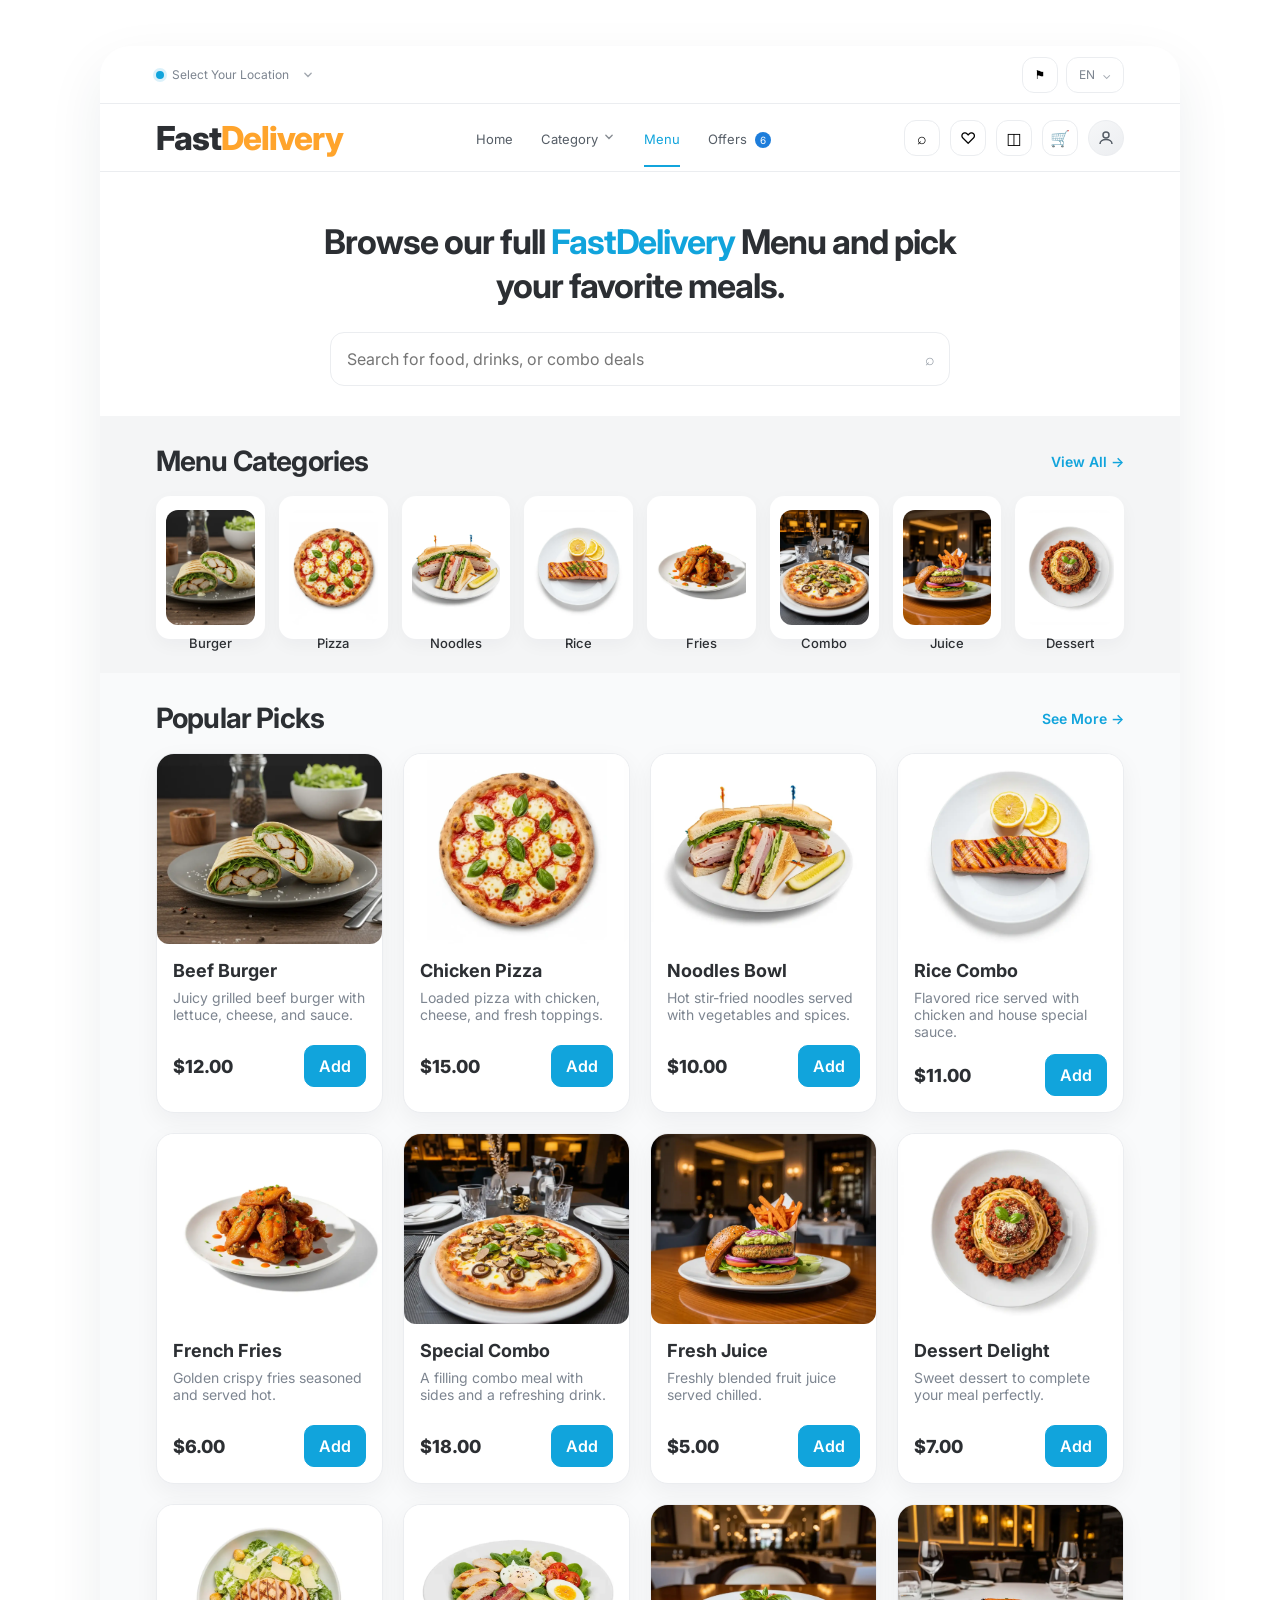
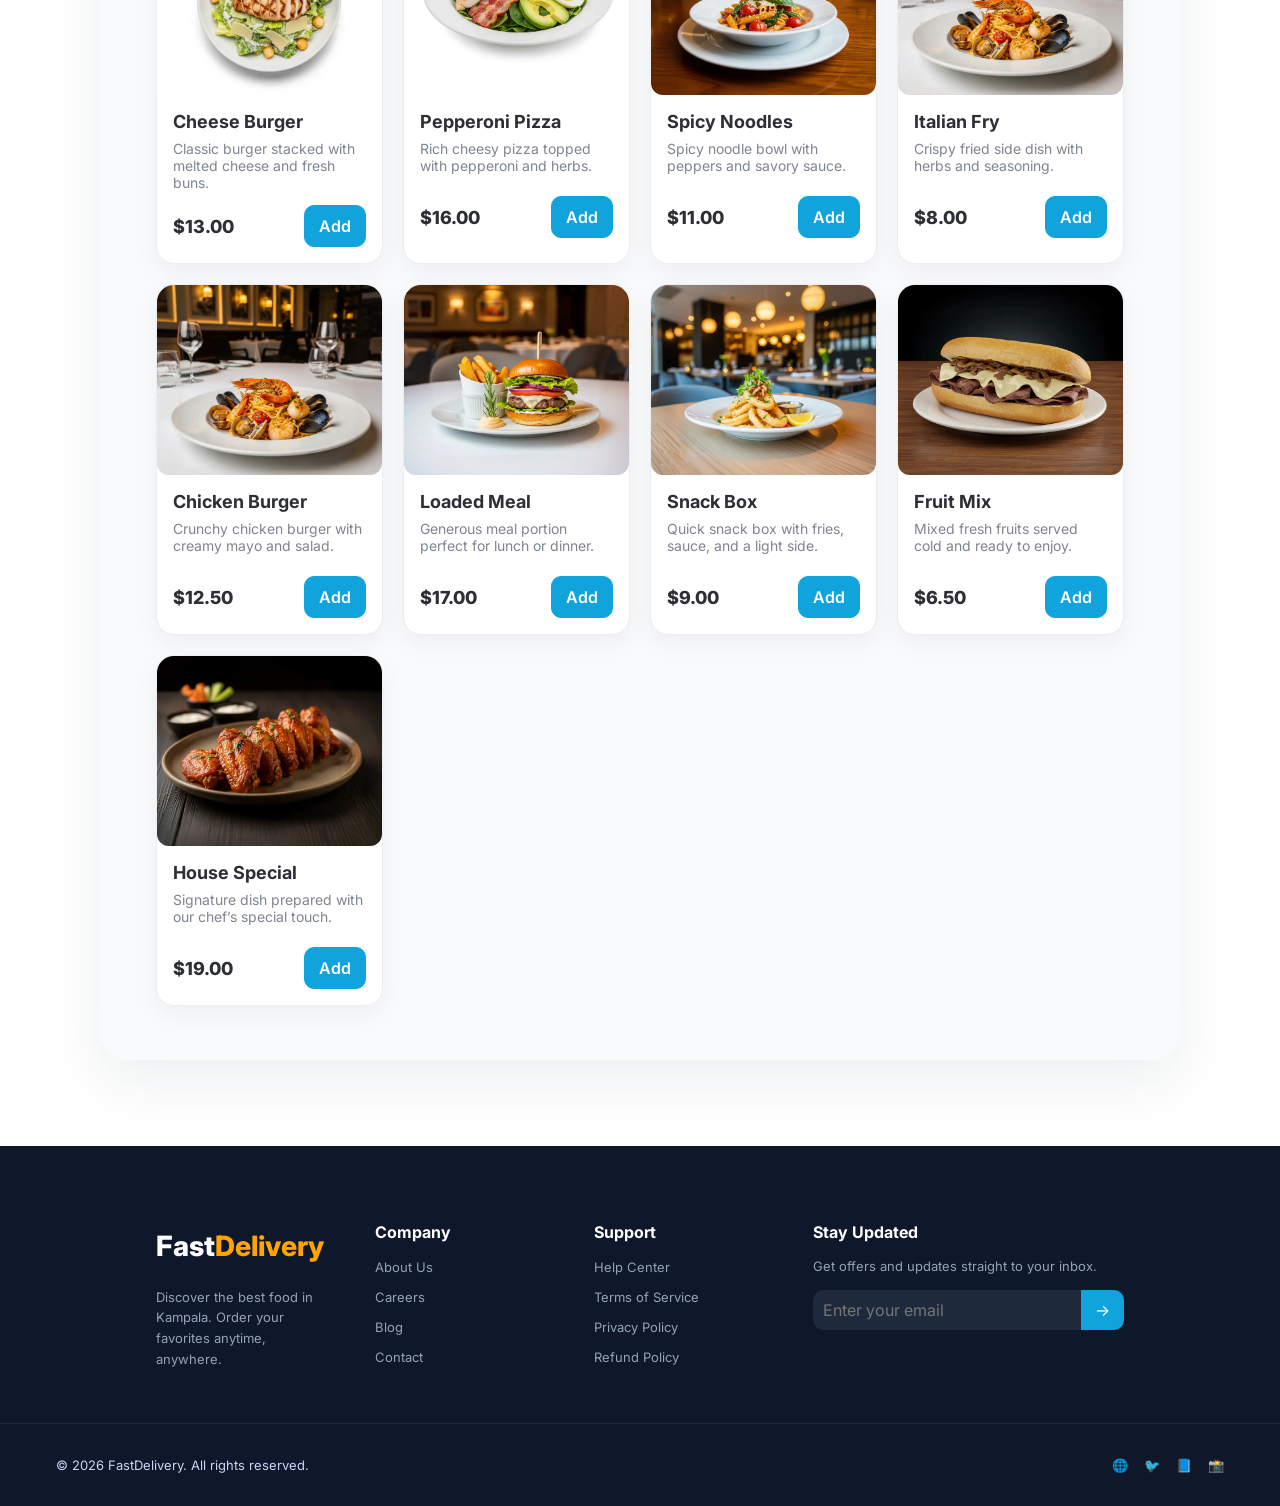
==== commit 1461dc89: "minor updates" ====
--- a/menu.html
+++ b/menu.html
@@ -56,7 +56,12 @@
           <button class="icon-btn">♡</button>
           <button class="icon-btn">◫</button>
           <button class="icon-btn">🛒</button>
-          <button class="avatar-btn"></button>
+         <button class="avatar-btn">
+  <svg width="18" height="18" viewBox="0 0 24 24" fill="none">
+    <circle cx="12" cy="8" r="4" stroke="currentColor" stroke-width="2"/>
+    <path d="M4 20c0-4 4-6 8-6s8 2 8 6" stroke="currentColor" stroke-width="2"/>
+  </svg>
+</button>
         </div>
 
         <button class="mobile-menu-btn" id="mobileMenuBtn">☰</button>
@@ -72,9 +77,9 @@
       <section class="hero">
         <h1>Browse our full <span>FastDelivery</span>  Menu and pick your favorite meals.</h1>
         <div class="search-bar">
+          
+          <input type="text" placeholder="Search for food, drinks, or combo deals" />
           <span class="search-icon">⌕</span>
-          <input type="text" placeholder="Search for food, drinks, or combo deals" />
-          <button class="mic-btn">🎤</button>
         </div>
       </section>
 
--- a/styles.css
+++ b/styles.css
@@ -704,4 +704,10 @@
 
 .caret svg {
   display: block;
+}
+.avatar-btn {
+  display: flex;
+  align-items: center;
+  justify-content: center;
+  color: #555d66;
 }
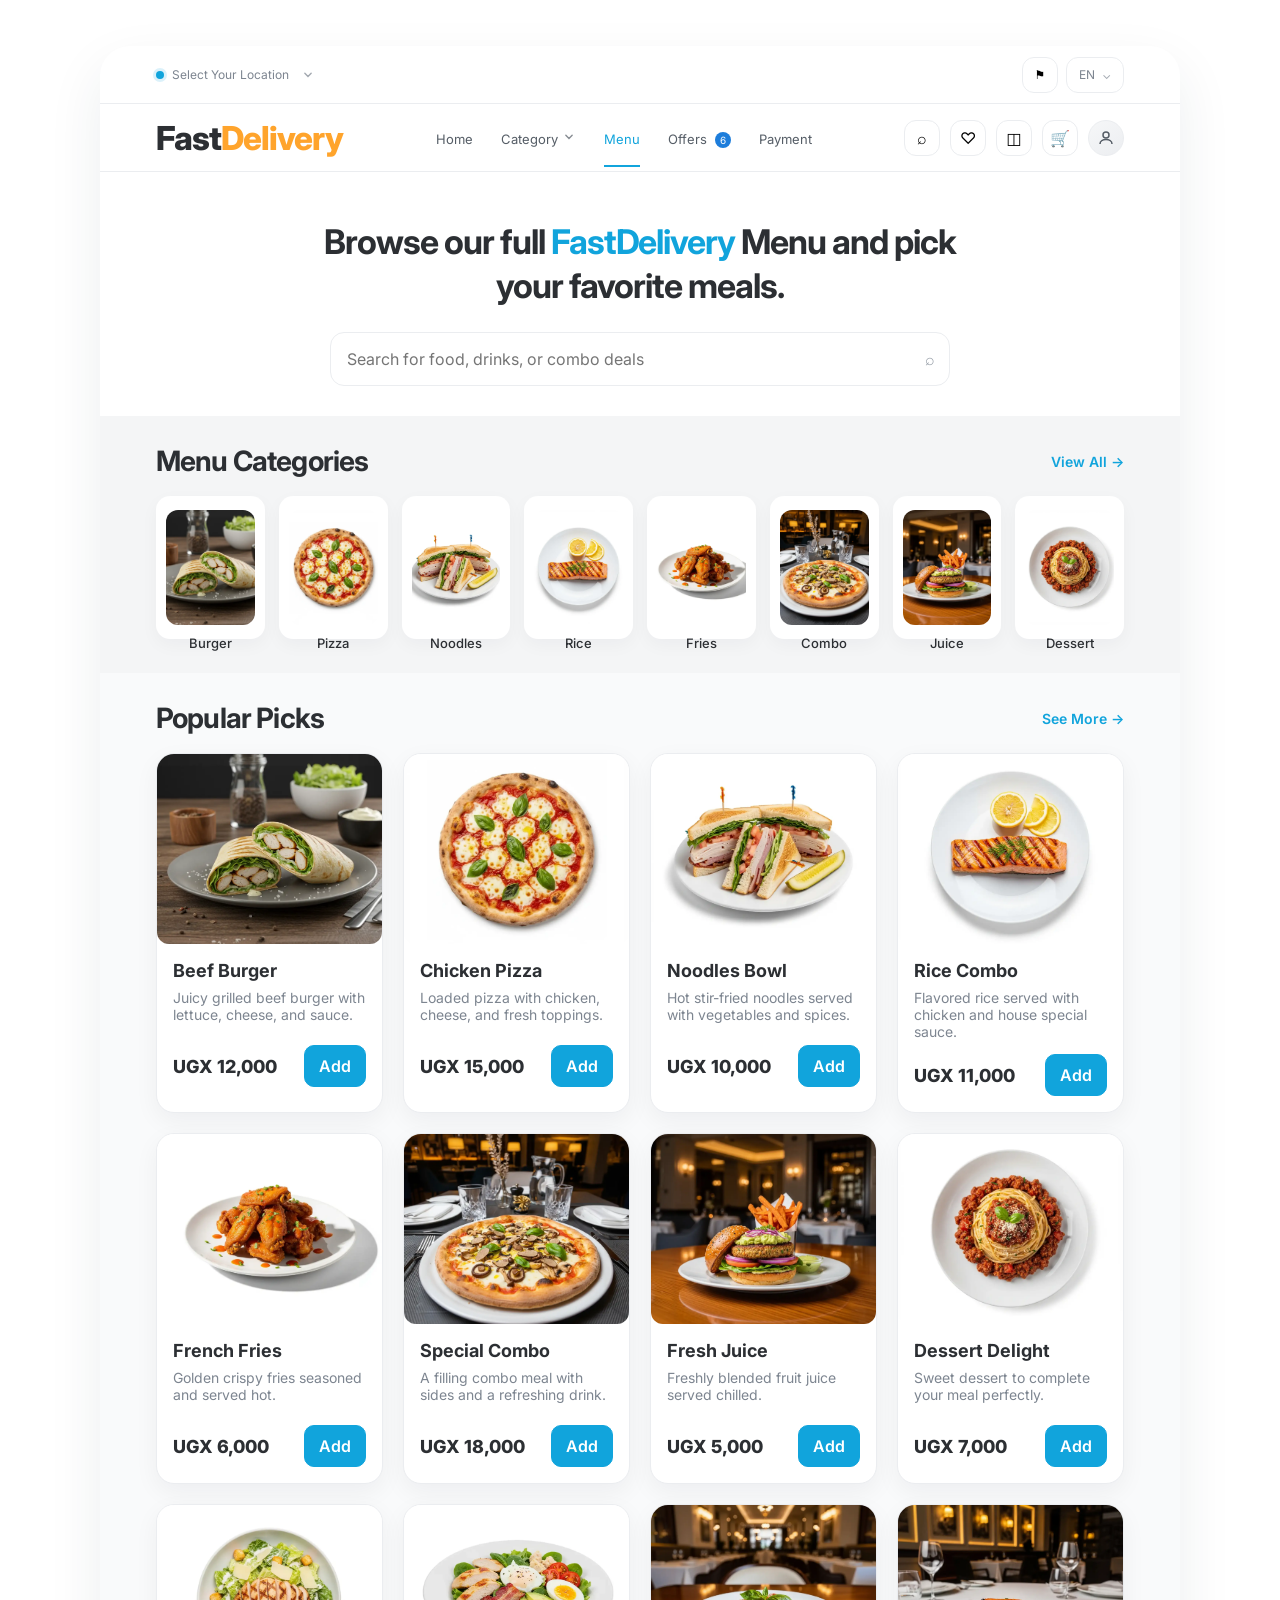
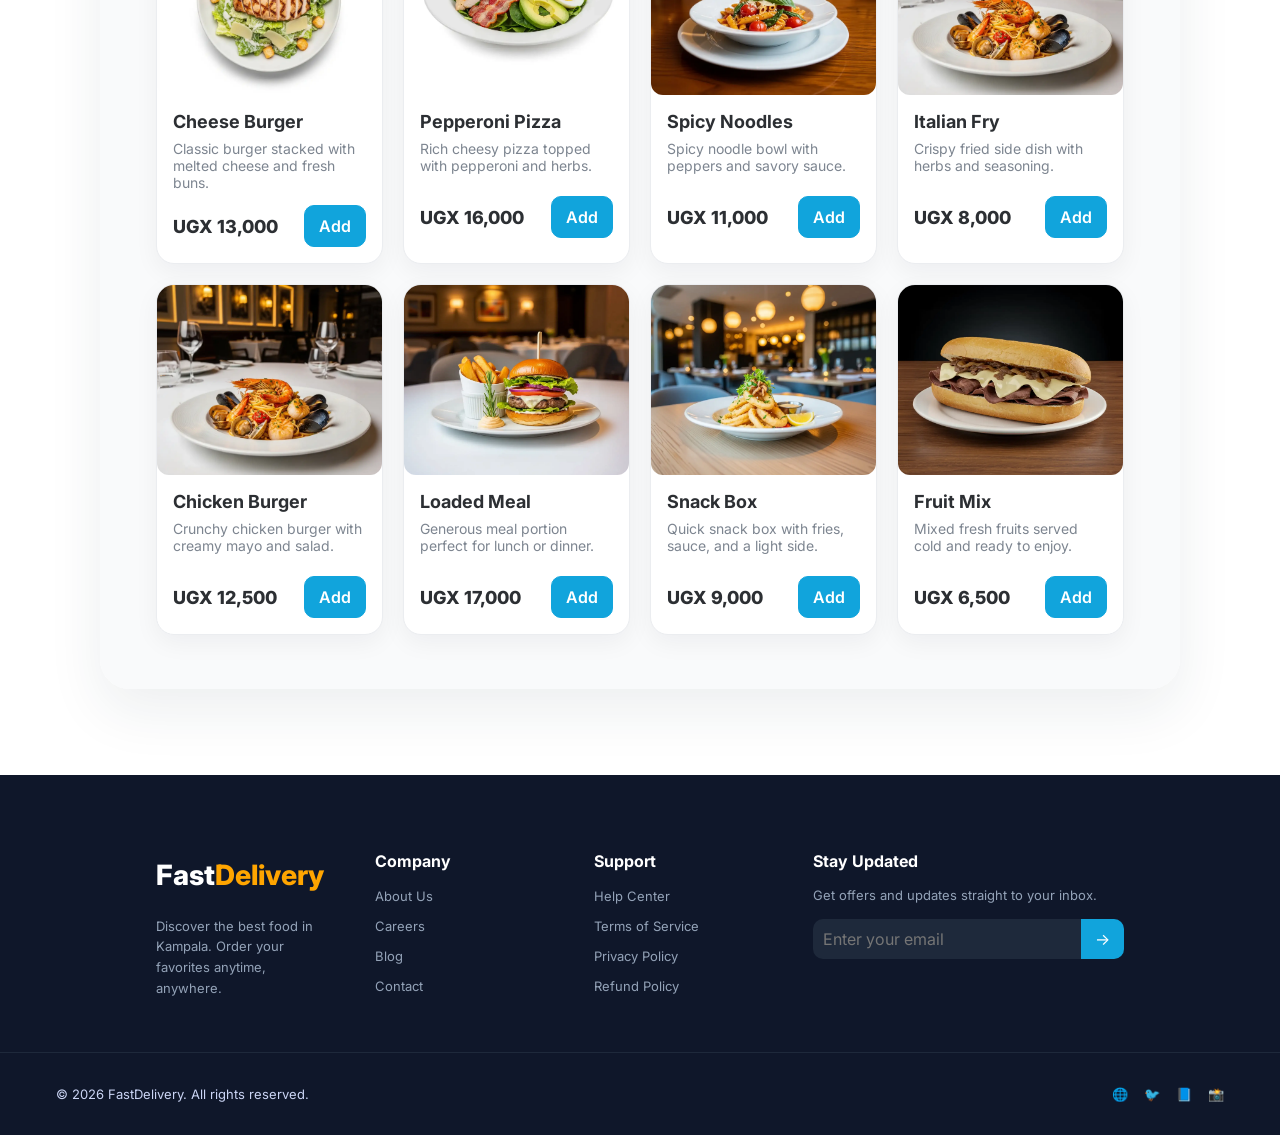
==== commit cf70a583: "minor updates" ====
--- a/menu.html
+++ b/menu.html
@@ -49,6 +49,7 @@
           </li>
           <li><a class="active" href="menu.html">Menu</a></li>
           <li><a href="index.html#offers">Offers <span class="badge">6</span></a></li>
+          <li><a href="payment.html">Payment</a></li>
         </ul>
 
         <div class="nav-icons">
@@ -137,7 +138,7 @@
             <div class="menu-info">
               <h3>Beef Burger</h3>
               <p>Juicy grilled beef burger with lettuce, cheese, and sauce.</p>
-              <div class="price-row"><span>$12.00</span><button>Add</button></div>
+              <div class="price-row"><span>UGX 12,000</span><button>Add</button></div>
             </div>
           </article>
 
@@ -146,7 +147,7 @@
             <div class="menu-info">
               <h3>Chicken Pizza</h3>
               <p>Loaded pizza with chicken, cheese, and fresh toppings.</p>
-              <div class="price-row"><span>$15.00</span><button>Add</button></div>
+              <div class="price-row"><span>UGX 15,000</span><button>Add</button></div>
             </div>
           </article>
 
@@ -155,7 +156,7 @@
             <div class="menu-info">
               <h3>Noodles Bowl</h3>
               <p>Hot stir-fried noodles served with vegetables and spices.</p>
-              <div class="price-row"><span>$10.00</span><button>Add</button></div>
+              <div class="price-row"><span>UGX 10,000</span><button>Add</button></div>
             </div>
           </article>
 
@@ -164,7 +165,7 @@
             <div class="menu-info">
               <h3>Rice Combo</h3>
               <p>Flavored rice served with chicken and house special sauce.</p>
-              <div class="price-row"><span>$11.00</span><button>Add</button></div>
+              <div class="price-row"><span>UGX 11,000</span><button>Add</button></div>
             </div>
           </article>
 
@@ -173,7 +174,7 @@
             <div class="menu-info">
               <h3>French Fries</h3>
               <p>Golden crispy fries seasoned and served hot.</p>
-              <div class="price-row"><span>$6.00</span><button>Add</button></div>
+              <div class="price-row"><span>UGX 6,000</span><button>Add</button></div>
             </div>
           </article>
 
@@ -182,7 +183,7 @@
             <div class="menu-info">
               <h3>Special Combo</h3>
               <p>A filling combo meal with sides and a refreshing drink.</p>
-              <div class="price-row"><span>$18.00</span><button>Add</button></div>
+              <div class="price-row"><span>UGX 18,000</span><button>Add</button></div>
             </div>
           </article>
 
@@ -191,7 +192,7 @@
             <div class="menu-info">
               <h3>Fresh Juice</h3>
               <p>Freshly blended fruit juice served chilled.</p>
-              <div class="price-row"><span>$5.00</span><button>Add</button></div>
+              <div class="price-row"><span>UGX 5,000</span><button>Add</button></div>
             </div>
           </article>
 
@@ -200,7 +201,7 @@
             <div class="menu-info">
               <h3>Dessert Delight</h3>
               <p>Sweet dessert to complete your meal perfectly.</p>
-              <div class="price-row"><span>$7.00</span><button>Add</button></div>
+              <div class="price-row"><span>UGX 7,000</span><button>Add</button></div>
             </div>
           </article>
 
@@ -209,7 +210,7 @@
             <div class="menu-info">
               <h3>Cheese Burger</h3>
               <p>Classic burger stacked with melted cheese and fresh buns.</p>
-              <div class="price-row"><span>$13.00</span><button>Add</button></div>
+              <div class="price-row"><span>UGX 13,000</span><button>Add</button></div>
             </div>
           </article>
 
@@ -218,7 +219,7 @@
             <div class="menu-info">
               <h3>Pepperoni Pizza</h3>
               <p>Rich cheesy pizza topped with pepperoni and herbs.</p>
-              <div class="price-row"><span>$16.00</span><button>Add</button></div>
+              <div class="price-row"><span>UGX 16,000</span><button>Add</button></div>
             </div>
           </article>
 
@@ -227,7 +228,7 @@
             <div class="menu-info">
               <h3>Spicy Noodles</h3>
               <p>Spicy noodle bowl with peppers and savory sauce.</p>
-              <div class="price-row"><span>$11.00</span><button>Add</button></div>
+              <div class="price-row"><span>UGX 11,000</span><button>Add</button></div>
             </div>
           </article>
 
@@ -236,7 +237,7 @@
             <div class="menu-info">
               <h3>Italian Fry</h3>
               <p>Crispy fried side dish with herbs and seasoning.</p>
-              <div class="price-row"><span>$8.00</span><button>Add</button></div>
+              <div class="price-row"><span>UGX 8,000</span><button>Add</button></div>
             </div>
           </article>
 
@@ -245,7 +246,7 @@
             <div class="menu-info">
               <h3>Chicken Burger</h3>
               <p>Crunchy chicken burger with creamy mayo and salad.</p>
-              <div class="price-row"><span>$12.50</span><button>Add</button></div>
+              <div class="price-row"><span>UGX 12,500</span><button>Add</button></div>
             </div>
           </article>
 
@@ -254,7 +255,7 @@
             <div class="menu-info">
               <h3>Loaded Meal</h3>
               <p>Generous meal portion perfect for lunch or dinner.</p>
-              <div class="price-row"><span>$17.00</span><button>Add</button></div>
+              <div class="price-row"><span>UGX 17,000</span><button>Add</button></div>
             </div>
           </article>
 
@@ -263,7 +264,7 @@
             <div class="menu-info">
               <h3>Snack Box</h3>
               <p>Quick snack box with fries, sauce, and a light side.</p>
-              <div class="price-row"><span>$9.00</span><button>Add</button></div>
+              <div class="price-row"><span>UGX 9,000</span><button>Add</button></div>
             </div>
           </article>
 
@@ -272,18 +273,11 @@
             <div class="menu-info">
               <h3>Fruit Mix</h3>
               <p>Mixed fresh fruits served cold and ready to enjoy.</p>
-              <div class="price-row"><span>$6.50</span><button>Add</button></div>
-            </div>
-          </article>
-
-          <article class="menu-card">
-            <img src="assets/36.webp" alt="House Special" class="menu-image real-image">
-            <div class="menu-info">
-              <h3>House Special</h3>
-              <p>Signature dish prepared with our chef’s special touch.</p>
-              <div class="price-row"><span>$19.00</span><button>Add</button></div>
-            </div>
-          </article>
+              <div class="price-row"><span>UGX 6,500</span><button>Add</button></div>
+            </div>
+          </article>
+
+          
         </div>
       </section>
     </main>
--- a/styles.css
+++ b/styles.css
@@ -214,7 +214,7 @@
   gap: 20px;
 }
 .promo-card {
-  max-height: 280px;
+  width: auto;
   border-radius: 16px;
   overflow: hidden;
   position: relative;
@@ -232,13 +232,10 @@
   opacity: .92;
 }
 .promo-media {
-  flex: 1;
-  display: flex;
-  width: auto;
-  height: 140px;
+  width: 100%;
   align-items: center;
   justify-content: center;
-  margin: 12px 12px 10px;
+  
   border-radius: 12px;
   overflow: hidden;
 }
@@ -710,4 +707,193 @@
   align-items: center;
   justify-content: center;
   color: #555d66;
+}
+.checkout-section {
+  padding: 40px 56px;
+  background: #f4f5f6;
+}
+
+.checkout-container {
+  display: grid;
+  grid-template-columns: 2fr 1fr;
+  gap: 24px;
+}
+
+/* LEFT */
+.checkout-left h2 {
+  margin-bottom: 20px;
+}
+
+.checkout-card {
+  background: #fff;
+  padding: 20px;
+  border-radius: 18px;
+}
+
+.delivery-options {
+  display: flex;
+  gap: 12px;
+  margin: 15px 0;
+}
+
+.delivery-options button {
+  flex: 1;
+  padding: 12px;
+  border-radius: 10px;
+  border: 1px solid var(--line);
+  background: #fff;
+}
+
+.delivery-options .active {
+  border-color: var(--brand);
+  color: var(--brand);
+}
+
+.form-grid {
+  display: grid;
+  grid-template-columns: 1fr 1fr;
+  gap: 14px;
+}
+
+.form-grid input {
+  width: 100%;
+  padding: 12px;
+  border-radius: 10px;
+  border: 1px solid var(--line);
+}
+
+.payment-method {
+  display: flex;
+  justify-content: space-between;
+  margin-top: 20px;
+}
+
+.add-btn {
+  background: none;
+  border: none;
+  color: var(--brand);
+}
+
+/* RIGHT */
+.summary-card {
+  background: #fff;
+  padding: 20px;
+  border-radius: 18px;
+}
+
+.summary-item {
+  display: flex;
+  align-items: center;
+  gap: 12px;
+  margin: 15px 0;
+}
+
+.summary-item img {
+  width: 60px;
+  height: 60px;
+  border-radius: 10px;
+  object-fit: cover;
+}
+
+.qty {
+  margin-left: auto;
+  display: flex;
+  gap: 8px;
+  align-items: center;
+}
+
+.qty button {
+  width: 28px;
+  height: 28px;
+}
+
+.comment-box textarea {
+  width: 100%;
+  height: 80px;
+  margin-top: 10px;
+  border-radius: 10px;
+  border: 1px solid var(--line);
+  padding: 10px;
+}
+
+.total {
+  display: flex;
+  justify-content: space-between;
+  margin: 20px 0;
+}
+
+.checkout-btn {
+  width: 100%;
+  padding: 14px;
+  background: var(--brand);
+  color: #fff;
+  border: none;
+  border-radius: 12px;
+}
+
+/* RESPONSIVE */
+@media (max-width: 860px) {
+  .checkout-container {
+    grid-template-columns: 1fr;
+  }
+}
+
+.phone-input {
+  display: flex;
+  align-items: center;
+  border: 1px solid var(--line);
+  border-radius: 10px;
+  padding: 8px 10px;
+  gap: 8px;
+}
+
+.phone-input .flag {
+  width: 22px;
+  height: 16px;
+  object-fit: cover;
+  border-radius: 2px;
+}
+
+.phone-input .code {
+  font-size: 14px;
+  color: #555;
+}
+
+.phone-input input {
+  border: none;
+  outline: none;
+  flex: 1;
+}
+
+.payment-options {
+  display: flex;
+  gap: 12px;
+  margin-top: 12px;
+}
+
+.payment-option {
+  flex: 1;
+  display: flex;
+  align-items: center;
+  gap: 8px;
+  padding: 10px;
+  border: 1px solid var(--line);
+  border-radius: 10px;
+  cursor: pointer;
+  background: #fff;
+  transition: 0.2s;
+}
+
+.payment-option img {
+  width: 24px;
+  height: 24px;
+  object-fit: contain;
+}
+
+.payment-option:hover {
+  border-color: var(--brand);
+}
+
+.cash-icon {
+  font-size: 18px;
 }
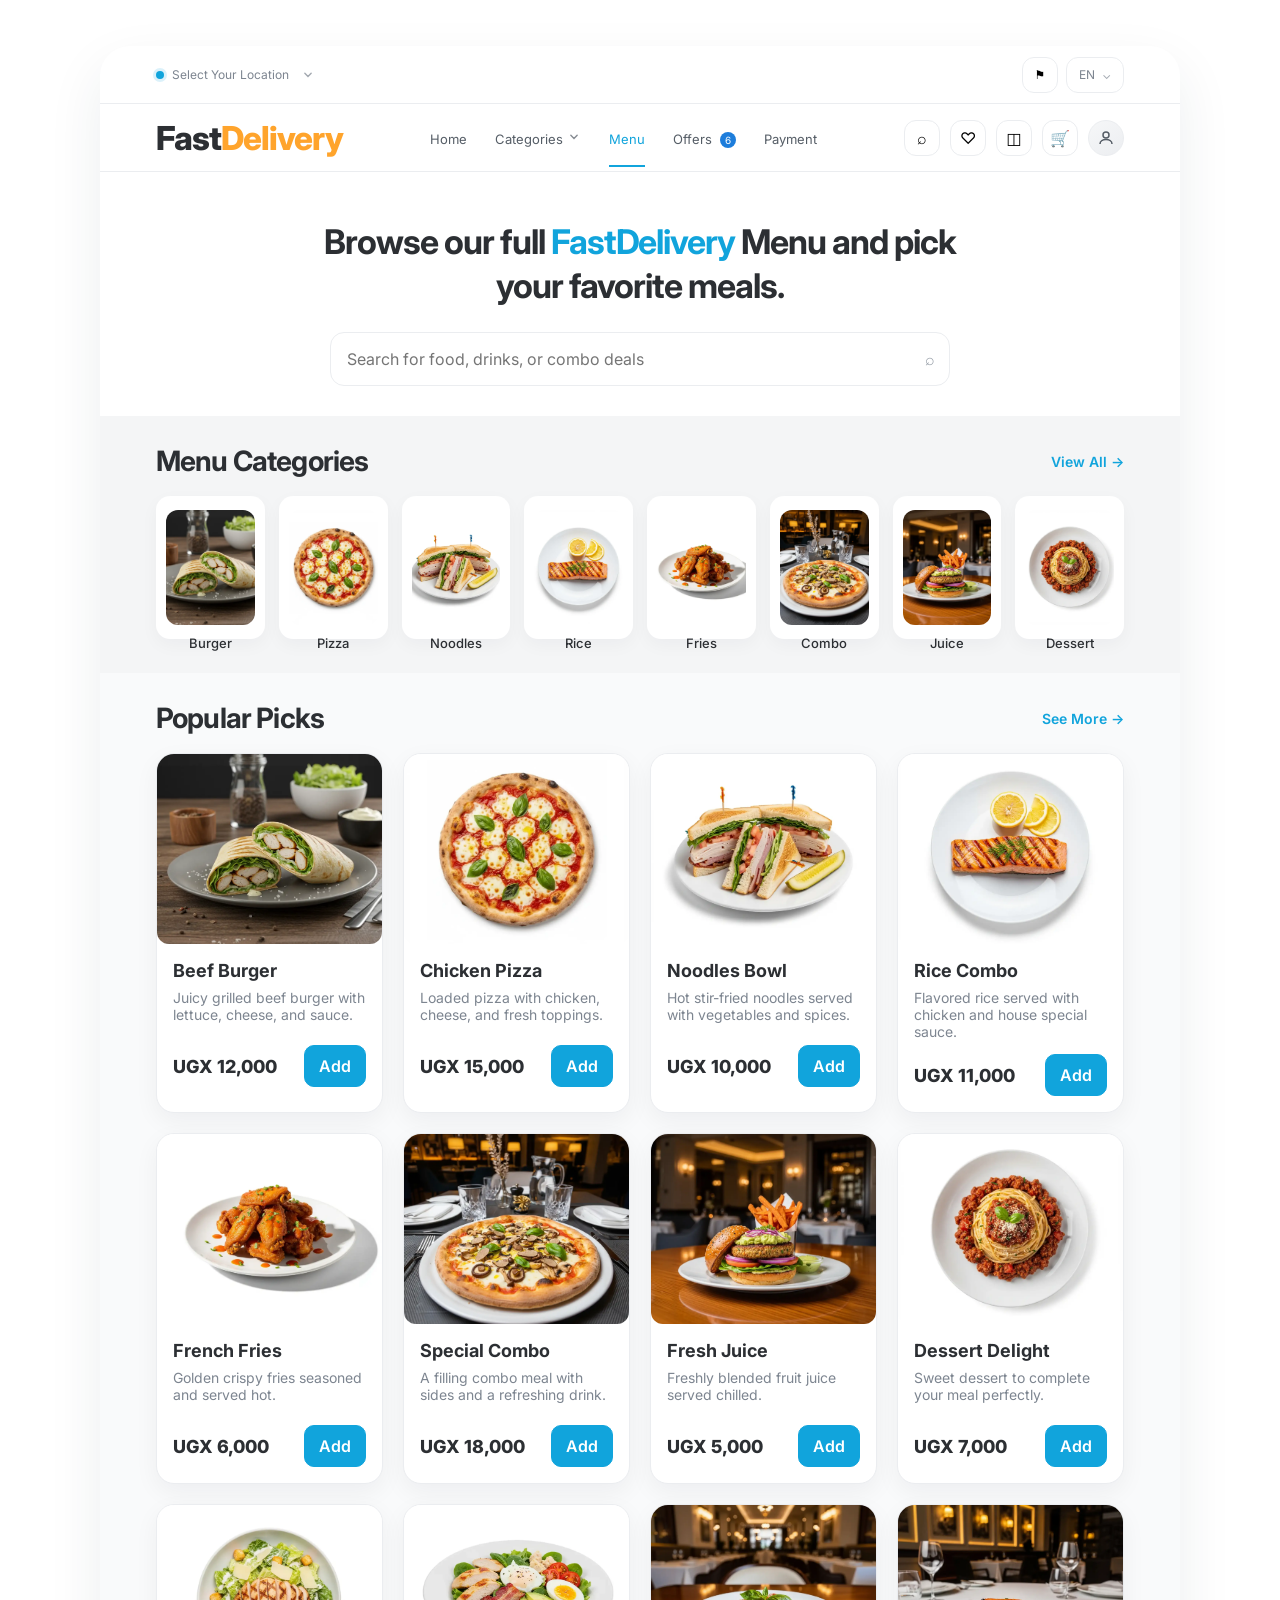
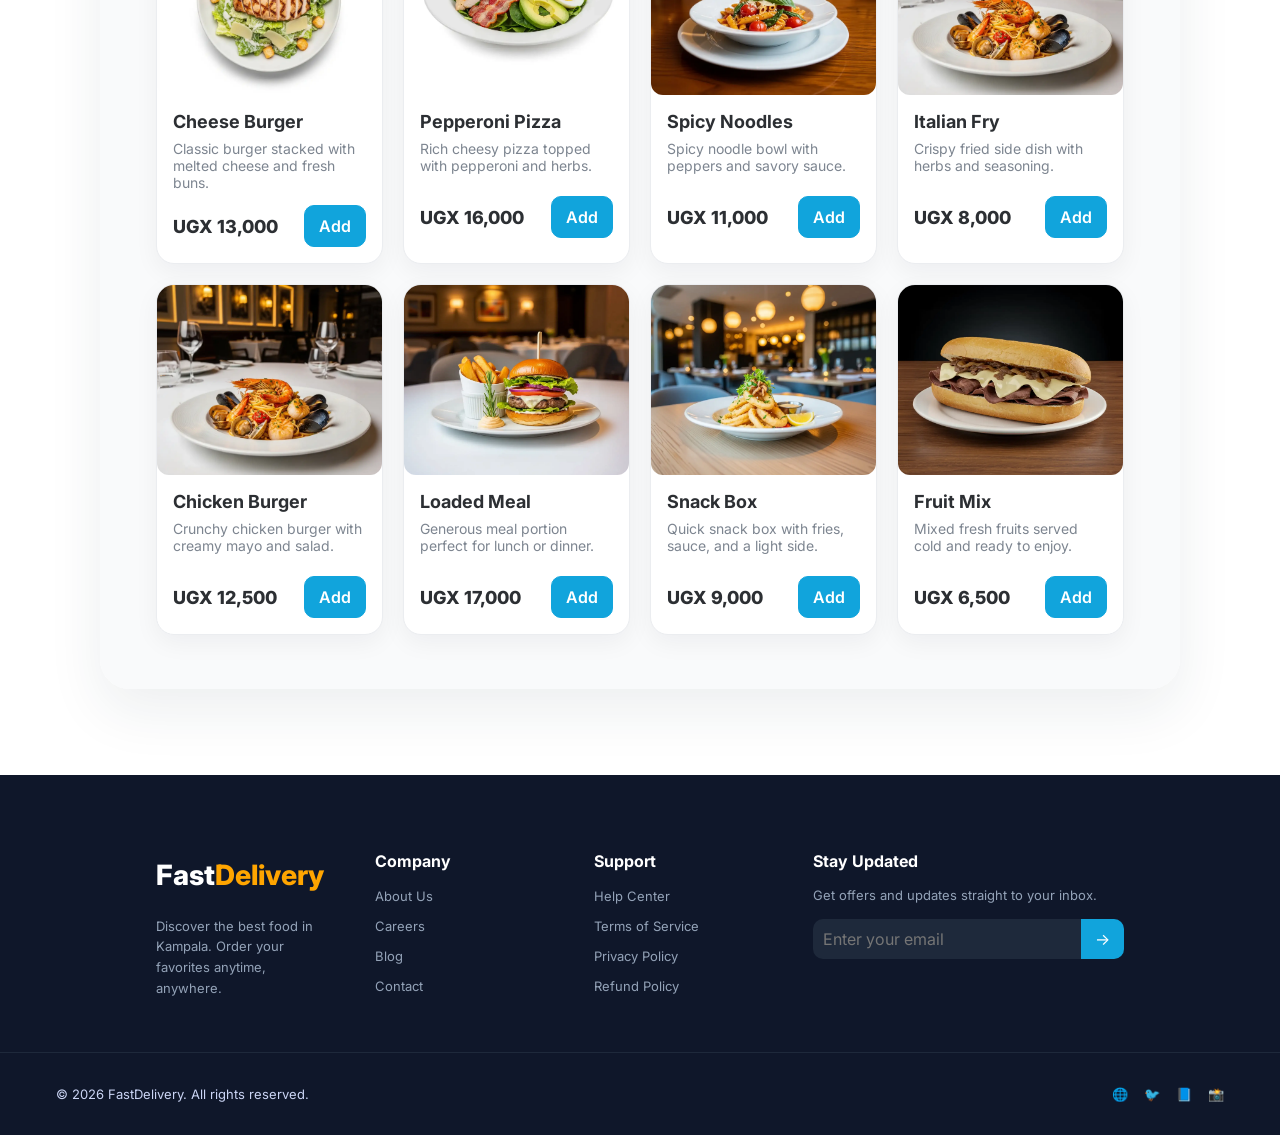
==== commit 6cbd98a9: "fixed explore responsiveness" ====
--- a/menu.html
+++ b/menu.html
@@ -34,7 +34,7 @@
         <ul class="nav-links">
           <li><a href="index.html">Home</a></li>
           <li class="nav-item-dropdown">
-            <a href="#menu-categories">Category<span class="caret">
+            <a href="#menu-categories">Categories<span class="caret">
   <svg width="14" height="14" viewBox="0 0 20 20" fill="currentColor">
     <path d="M5.5 7.5L10 12l4.5-4.5" stroke="currentColor" stroke-width="2" fill="none" stroke-linecap="round"/>
   </svg>
@@ -70,9 +70,10 @@
 
       <div class="mobile-drawer" id="mobileDrawer">
         <a href="index.html">Home</a>
-        <a href="#menu-categories">Category</a>
+        <a href="#menu-categories">Categories</a>
         <a href="menu.html">Menu</a>
         <a href="index.html#offers">Offers</a>
+        <a href="payment.html">Payments</a>
       </div>
 
       <section class="hero">
--- a/styles.css
+++ b/styles.css
@@ -384,36 +384,7 @@
   font-weight: 600;
 }
 
-@media (max-width: 1150px) {
-  .promo-track { grid-template-columns: repeat(2, minmax(0, 1fr)); }
-  .category-grid { grid-template-columns: repeat(4, minmax(0, 1fr)); }
-  .menu-grid { grid-template-columns: repeat(2, minmax(0, 1fr)); }
-}
-
-@media (max-width: 860px) {
-  .top-meta,
-  .navbar,
-  .hero,
-  .catalog-section,
-  .menu-section { padding-left: 22px; padding-right: 22px; }
-  .nav-links, .nav-icons { display: none; }
-  .mobile-menu-btn { display: inline-flex; align-items: center; justify-content: center; }
-  .offers-section { padding-left: 22px; padding-right: 22px; }
-  .slider-arrow { display: none; }
-}
-
-@media (max-width: 640px) {
-  .page-shell { padding: 18px 10px; }
-  .site-window { border-width: 5px; border-radius: 22px; }
-  .promo-track,
-  .menu-grid,
-  .category-grid { grid-template-columns: 1fr; }
-  .hero { padding-top: 32px; }
-  .hero h1 { font-size: 22px; }
-  .search-bar { height: 48px; }
-  .section-head h2 { font-size: 22px; }
-  .top-meta { flex-wrap: wrap; height: auto; gap: 8px; padding-top: 14px; padding-bottom: 14px; }
-}
+
 
 .real-image {
   width: 100%;
@@ -896,4 +867,44 @@
 
 .cash-icon {
   font-size: 18px;
+}
+
+@media (max-width: 1150px) {
+  .promo-track { grid-template-columns: repeat(2, minmax(0, 1fr)); }
+  .category-grid { grid-template-columns: repeat(4, minmax(0, 1fr)); }
+  .menu-grid { grid-template-columns: repeat(2, minmax(0, 1fr)); }
+  .explore-grid {
+    grid-template-columns: repeat(2, 1fr);
+  }
+}
+
+@media (max-width: 860px) {
+  .top-meta,
+  .navbar,
+  .hero,
+  .explore-grid {
+    grid-template-columns: 1fr;
+  }
+  .catalog-section,
+  .menu-section { padding-left: 22px; padding-right: 22px; }
+  .nav-links, .nav-icons { display: none; }
+  .mobile-menu-btn { display: inline-flex; align-items: center; justify-content: center; }
+  .offers-section { padding-left: 22px; padding-right: 22px; }
+  .slider-arrow { display: none; }
+}
+
+@media (max-width: 640px) {
+  .page-shell { padding: 18px 10px; }
+  .site-window { border-width: 5px; border-radius: 22px; }
+  .promo-track,
+  .menu-grid,
+  .explore-grid {
+    grid-template-columns: 1fr;
+  }
+  .category-grid { grid-template-columns: 1fr; }
+  .hero { padding-top: 32px; }
+  .hero h1 { font-size: 22px; }
+  .search-bar { height: 48px; }
+  .section-head h2 { font-size: 22px; }
+  .top-meta { flex-wrap: wrap; height: auto; gap: 8px; padding-top: 14px; padding-bottom: 14px; }
 }
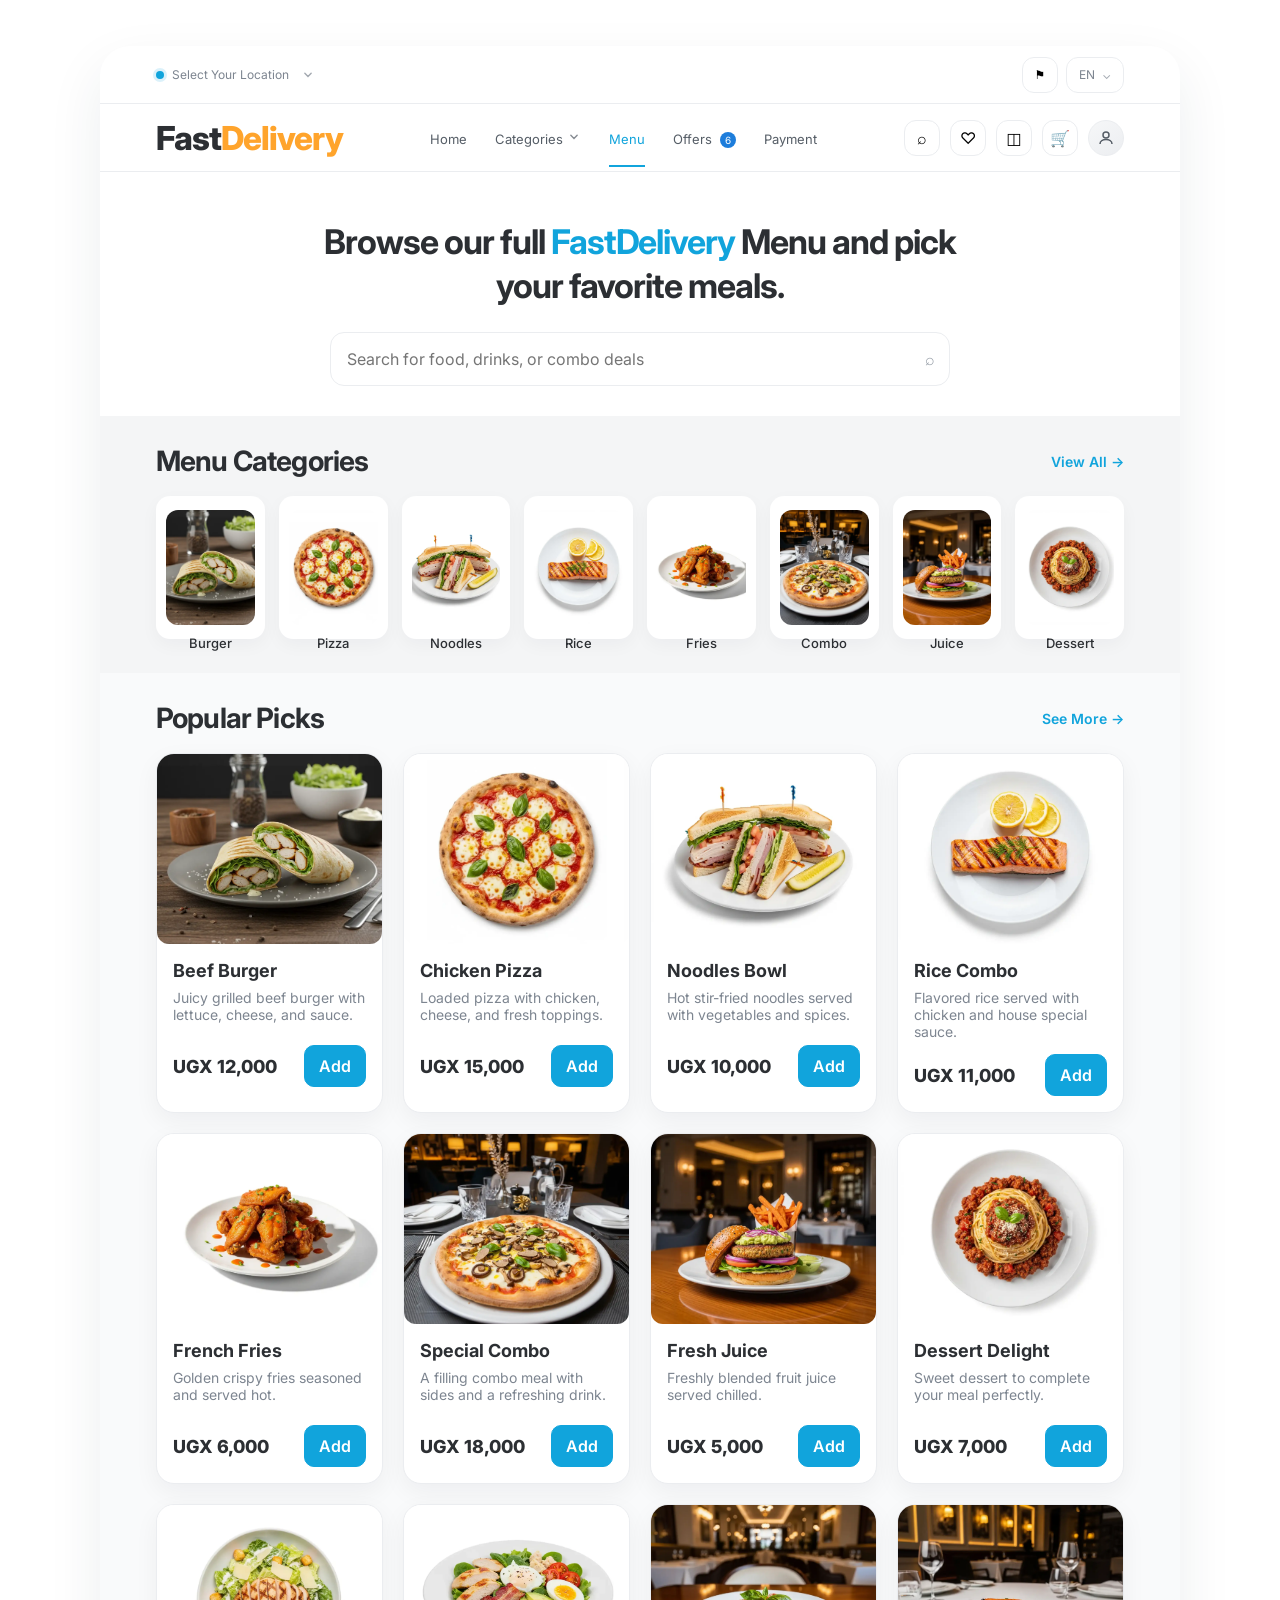
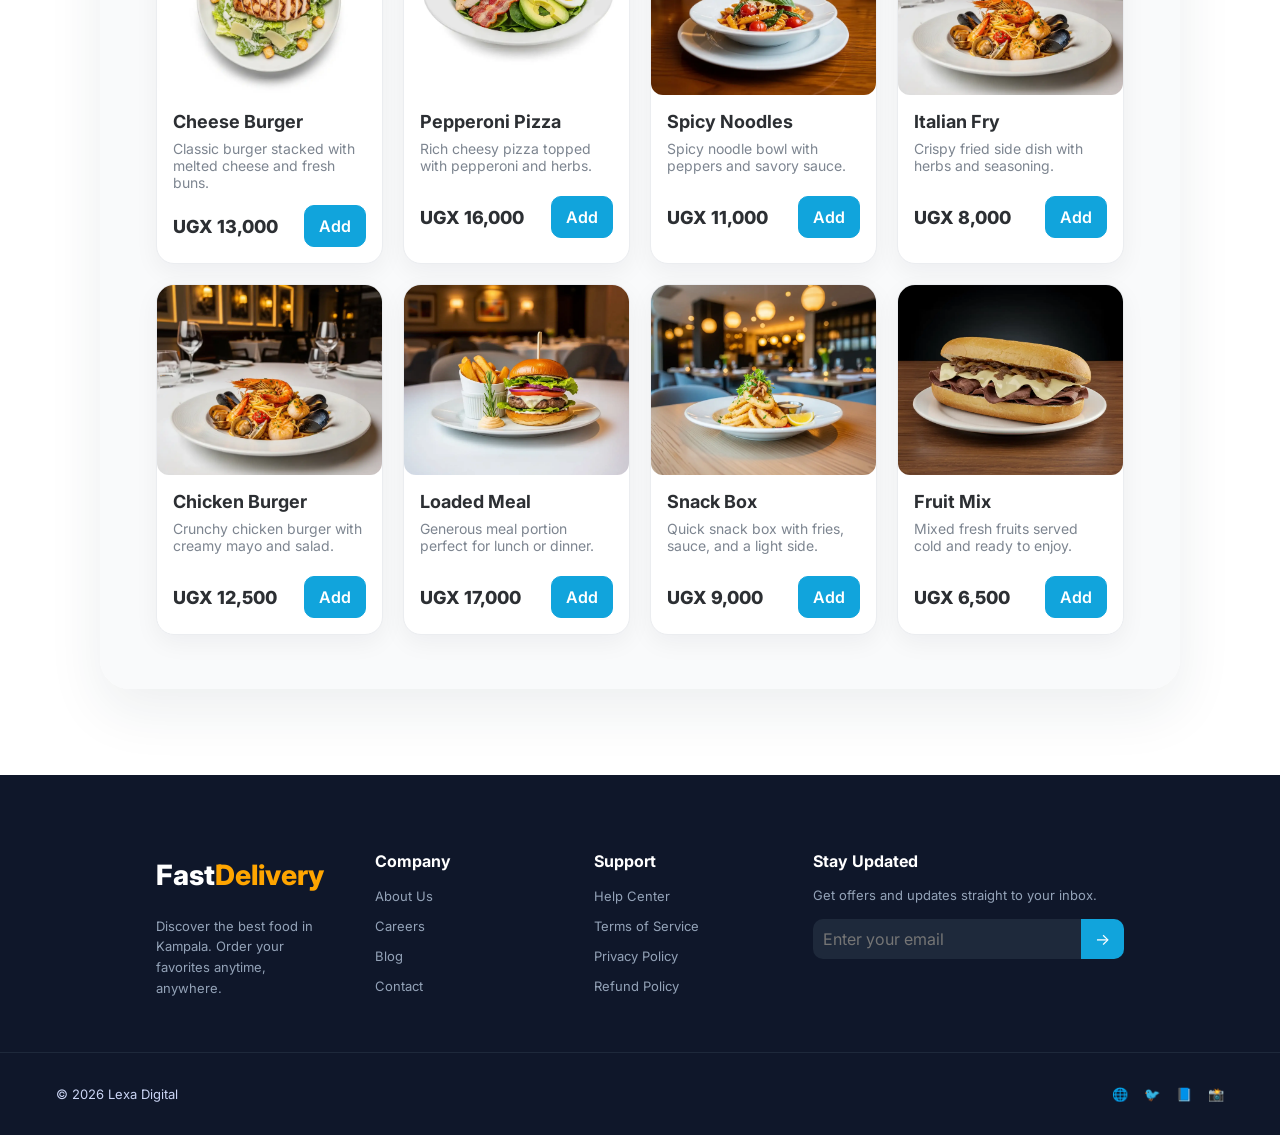
==== commit 79506851: "added lexa digital tm" ====
--- a/menu.html
+++ b/menu.html
@@ -332,7 +332,7 @@
 
   <!-- BOTTOM BAR -->
   <div class="footer-bottom">
-    <p>© 2026 FastDelivery. All rights reserved.</p>
+    <p>© 2026 Lexa Digital</p>
     <div class="footer-socials">
       <span>🌐</span>
       <span>🐦</span>
--- a/styles.css
+++ b/styles.css
@@ -901,6 +901,12 @@
   .explore-grid {
     grid-template-columns: 1fr;
   }
+  .form-grid {
+    grid-template-columns: 1fr;
+  }
+  .payment-options {
+    flex-direction: column;
+  }
   .category-grid { grid-template-columns: 1fr; }
   .hero { padding-top: 32px; }
   .hero h1 { font-size: 22px; }
